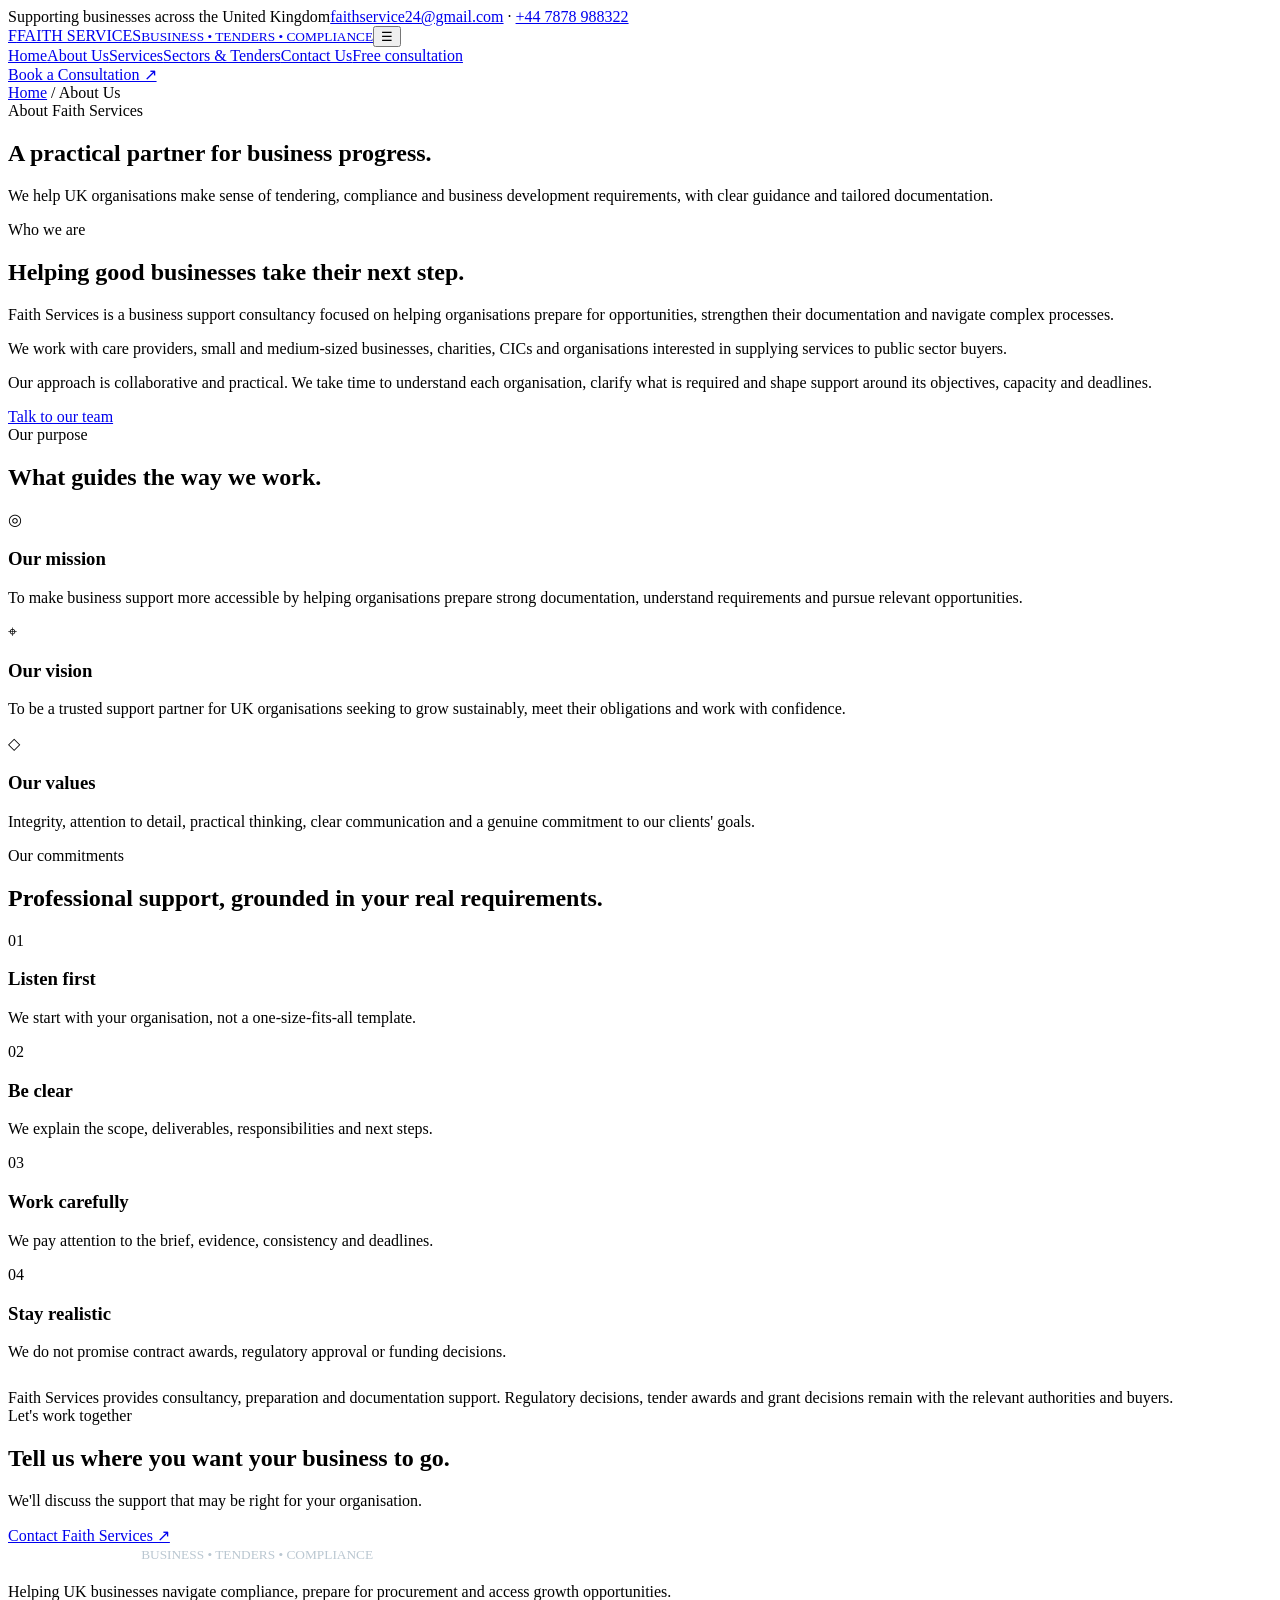
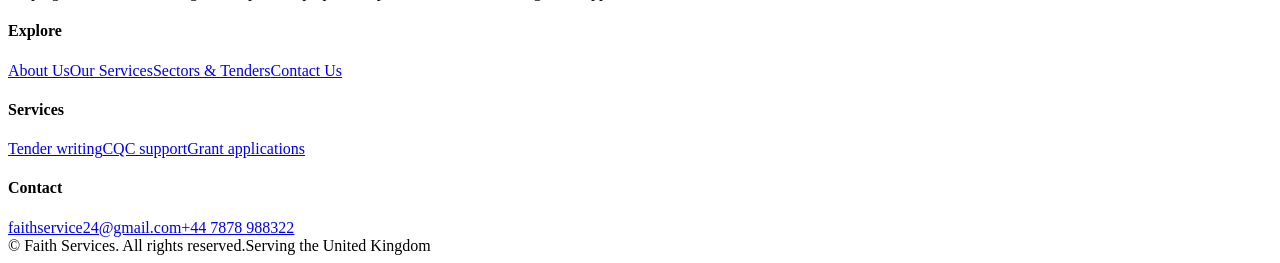
==== about.html @ f77b6c33 "Add files via upload" ====
<!doctype html><html lang="en-GB"><head><meta charset="utf-8"><meta name="viewport" content="width=device-width,initial-scale=1"><meta name="description" content="Learn about Faith Services, a UK-focused business support consultancy for tendering, care compliance and business growth."><title>About Faith Services | UK Business Support</title><link rel="stylesheet" href="assets/style.css"></head><body><div class="topbar"><div class="container"><span>Supporting businesses across the United Kingdom</span><span><a href="mailto:faithservice24@gmail.com">faithservice24@gmail.com</a> · <a href="tel:+447878988322">+44 7878 988322</a></span></div></div><header class="nav-wrap"><nav class="nav container"><a class="brand" href="index.html"><span class="brand-mark">F</span><span>FAITH SERVICES<small>BUSINESS • TENDERS • COMPLIANCE</small></span></a><button class="menu-toggle" aria-label="Open navigation" aria-expanded="false">☰</button><div class="nav-links"><a href="index.html">Home</a><a class="active" href="about.html">About Us</a><a href="services.html">Services</a><a href="sectors.html">Sectors & Tenders</a><a href="contact.html">Contact Us</a><a class="btn small mobile-cta" href="contact.html">Free consultation</a></div><a class="btn small" href="contact.html">Book a Consultation ↗</a></nav></header><main><section class="page-hero"><div class="container"><div class="breadcrumbs"><a href="index.html">Home</a> / About Us</div><span class="eyebrow">About Faith Services</span><h1>A practical partner for business progress.</h1><p>We help UK organisations make sense of tendering, compliance and business development requirements, with clear guidance and tailored documentation.</p></div></section><section class="section"><div class="container split"><div><span class="eyebrow">Who we are</span><h2>Helping good businesses take their next step.</h2><p>Faith Services is a business support consultancy focused on helping organisations prepare for opportunities, strengthen their documentation and navigate complex processes.</p><p>We work with care providers, small and medium-sized businesses, charities, CICs and organisations interested in supplying services to public sector buyers.</p><p>Our approach is collaborative and practical. We take time to understand each organisation, clarify what is required and shape support around its objectives, capacity and deadlines.</p><a class="btn dark" href="contact.html">Talk to our team</a></div><div class="visual-panel" style="background-image:linear-gradient(140deg,rgba(16,40,63,.18),rgba(16,40,63,.05)),url('https://images.unsplash.com/photo-1521737711867-e3b97375f902?auto=format&fit=crop&w=1100&q=85')"></div></div></section><section class="section soft"><div class="container"><div class="section-head center"><span class="eyebrow">Our purpose</span><h2>What guides the way we work.</h2></div><div class="grid services-grid"><article class="card"><div class="card-icon">◎</div><h3>Our mission</h3><p>To make business support more accessible by helping organisations prepare strong documentation, understand requirements and pursue relevant opportunities.</p></article><article class="card"><div class="card-icon">⌖</div><h3>Our vision</h3><p>To be a trusted support partner for UK organisations seeking to grow sustainably, meet their obligations and work with confidence.</p></article><article class="card"><div class="card-icon">◇</div><h3>Our values</h3><p>Integrity, attention to detail, practical thinking, clear communication and a genuine commitment to our clients' goals.</p></article></div></div></section><section class="section"><div class="container"><div class="section-head"><span class="eyebrow">Our commitments</span><h2>Professional support, grounded in your real requirements.</h2></div><div class="grid steps"><article class="card"><div class="step-num">01</div><h3>Listen first</h3><p>We start with your organisation, not a one-size-fits-all template.</p></article><article class="card"><div class="step-num">02</div><h3>Be clear</h3><p>We explain the scope, deliverables, responsibilities and next steps.</p></article><article class="card"><div class="step-num">03</div><h3>Work carefully</h3><p>We pay attention to the brief, evidence, consistency and deadlines.</p></article><article class="card"><div class="step-num">04</div><h3>Stay realistic</h3><p>We do not promise contract awards, regulatory approval or funding decisions.</p></article></div><div class="notice" style="margin-top:28px">Faith Services provides consultancy, preparation and documentation support. Regulatory decisions, tender awards and grant decisions remain with the relevant authorities and buyers.</div></div></section><section class="cta-band"><div class="container inner"><div><span class="eyebrow">Let's work together</span><h2>Tell us where you want your business to go.</h2><p>We'll discuss the support that may be right for your organisation.</p></div><a class="btn" href="contact.html">Contact Faith Services ↗</a></div></section></main><footer class="footer"><div class="container"><div class="footer-grid"><div><a class="brand" href="index.html" style="color:white"><span class="brand-mark">F</span><span>FAITH SERVICES<small style="color:#bac7d1">BUSINESS • TENDERS • COMPLIANCE</small></span></a><p style="margin-top:20px">Helping UK businesses navigate compliance, prepare for procurement and access growth opportunities.</p></div><div><h4>Explore</h4><div class="footer-links"><a href="about.html">About Us</a><a href="services.html">Our Services</a><a href="sectors.html">Sectors & Tenders</a><a href="contact.html">Contact Us</a></div></div><div><h4>Services</h4><div class="footer-links"><a href="services.html#tenders">Tender writing</a><a href="services.html#cqc">CQC support</a><a href="services.html#grants">Grant applications</a></div></div><div><h4>Contact</h4><div class="footer-links"><a href="mailto:faithservice24@gmail.com">faithservice24@gmail.com</a><a href="tel:+447878988322">+44 7878 988322</a></div></div></div><div class="footer-bottom"><span>© <span data-year></span> Faith Services. All rights reserved.</span><span>Serving the United Kingdom</span></div></div></footer><script src="assets/site.js"></script></body></html>
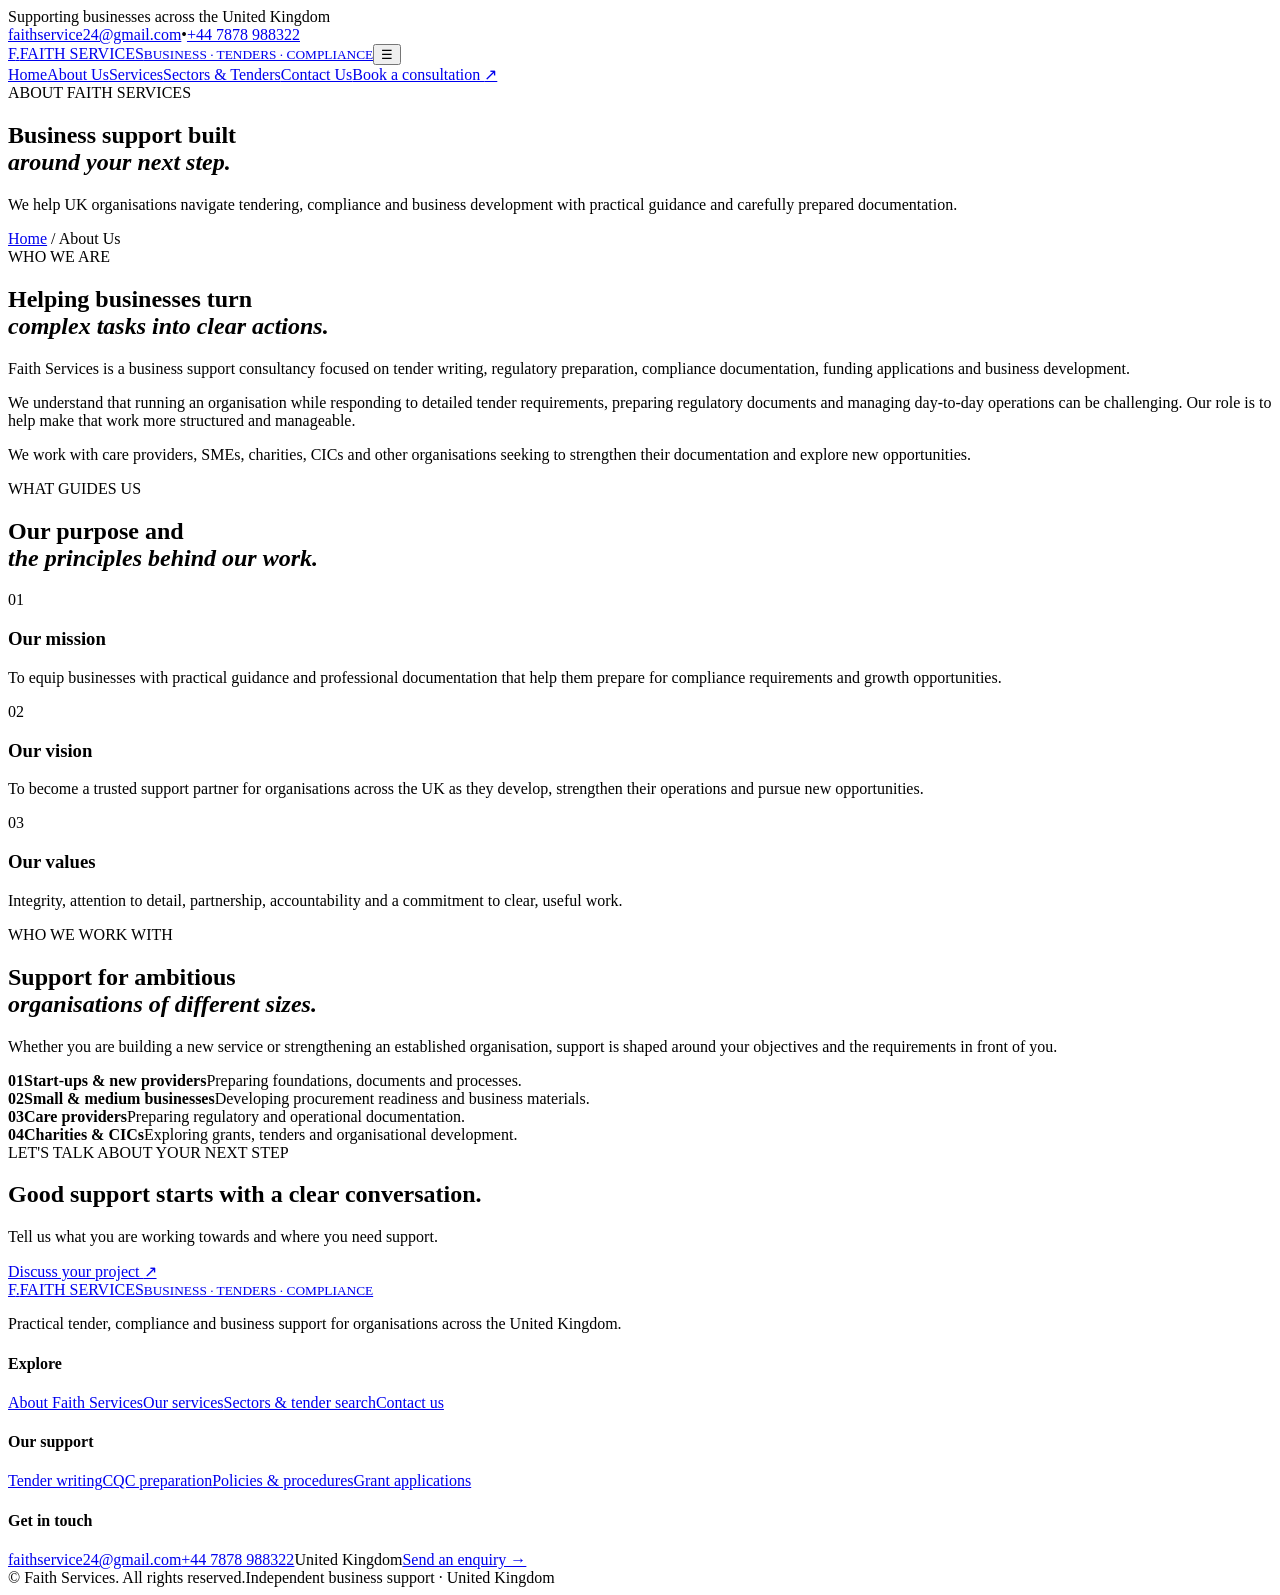
==== commit 5292df89: "Add files via upload" ====
--- a/about.html
+++ b/about.html
@@ -1 +1,3 @@
-<!doctype html><html lang="en-GB"><head><meta charset="utf-8"><meta name="viewport" content="width=device-width,initial-scale=1"><meta name="description" content="Learn about Faith Services, a UK-focused business support consultancy for tendering, care compliance and business growth."><title>About Faith Services | UK Business Support</title><link rel="stylesheet" href="assets/style.css"></head><body><div class="topbar"><div class="container"><span>Supporting businesses across the United Kingdom</span><span><a href="mailto:faithservice24@gmail.com">faithservice24@gmail.com</a> · <a href="tel:+447878988322">+44 7878 988322</a></span></div></div><header class="nav-wrap"><nav class="nav container"><a class="brand" href="index.html"><span class="brand-mark">F</span><span>FAITH SERVICES<small>BUSINESS • TENDERS • COMPLIANCE</small></span></a><button class="menu-toggle" aria-label="Open navigation" aria-expanded="false">☰</button><div class="nav-links"><a href="index.html">Home</a><a class="active" href="about.html">About Us</a><a href="services.html">Services</a><a href="sectors.html">Sectors & Tenders</a><a href="contact.html">Contact Us</a><a class="btn small mobile-cta" href="contact.html">Free consultation</a></div><a class="btn small" href="contact.html">Book a Consultation ↗</a></nav></header><main><section class="page-hero"><div class="container"><div class="breadcrumbs"><a href="index.html">Home</a> / About Us</div><span class="eyebrow">About Faith Services</span><h1>A practical partner for business progress.</h1><p>We help UK organisations make sense of tendering, compliance and business development requirements, with clear guidance and tailored documentation.</p></div></section><section class="section"><div class="container split"><div><span class="eyebrow">Who we are</span><h2>Helping good businesses take their next step.</h2><p>Faith Services is a business support consultancy focused on helping organisations prepare for opportunities, strengthen their documentation and navigate complex processes.</p><p>We work with care providers, small and medium-sized businesses, charities, CICs and organisations interested in supplying services to public sector buyers.</p><p>Our approach is collaborative and practical. We take time to understand each organisation, clarify what is required and shape support around its objectives, capacity and deadlines.</p><a class="btn dark" href="contact.html">Talk to our team</a></div><div class="visual-panel" style="background-image:linear-gradient(140deg,rgba(16,40,63,.18),rgba(16,40,63,.05)),url('https://images.unsplash.com/photo-1521737711867-e3b97375f902?auto=format&fit=crop&w=1100&q=85')"></div></div></section><section class="section soft"><div class="container"><div class="section-head center"><span class="eyebrow">Our purpose</span><h2>What guides the way we work.</h2></div><div class="grid services-grid"><article class="card"><div class="card-icon">◎</div><h3>Our mission</h3><p>To make business support more accessible by helping organisations prepare strong documentation, understand requirements and pursue relevant opportunities.</p></article><article class="card"><div class="card-icon">⌖</div><h3>Our vision</h3><p>To be a trusted support partner for UK organisations seeking to grow sustainably, meet their obligations and work with confidence.</p></article><article class="card"><div class="card-icon">◇</div><h3>Our values</h3><p>Integrity, attention to detail, practical thinking, clear communication and a genuine commitment to our clients' goals.</p></article></div></div></section><section class="section"><div class="container"><div class="section-head"><span class="eyebrow">Our commitments</span><h2>Professional support, grounded in your real requirements.</h2></div><div class="grid steps"><article class="card"><div class="step-num">01</div><h3>Listen first</h3><p>We start with your organisation, not a one-size-fits-all template.</p></article><article class="card"><div class="step-num">02</div><h3>Be clear</h3><p>We explain the scope, deliverables, responsibilities and next steps.</p></article><article class="card"><div class="step-num">03</div><h3>Work carefully</h3><p>We pay attention to the brief, evidence, consistency and deadlines.</p></article><article class="card"><div class="step-num">04</div><h3>Stay realistic</h3><p>We do not promise contract awards, regulatory approval or funding decisions.</p></article></div><div class="notice" style="margin-top:28px">Faith Services provides consultancy, preparation and documentation support. Regulatory decisions, tender awards and grant decisions remain with the relevant authorities and buyers.</div></div></section><section class="cta-band"><div class="container inner"><div><span class="eyebrow">Let's work together</span><h2>Tell us where you want your business to go.</h2><p>We'll discuss the support that may be right for your organisation.</p></div><a class="btn" href="contact.html">Contact Faith Services ↗</a></div></section></main><footer class="footer"><div class="container"><div class="footer-grid"><div><a class="brand" href="index.html" style="color:white"><span class="brand-mark">F</span><span>FAITH SERVICES<small style="color:#bac7d1">BUSINESS • TENDERS • COMPLIANCE</small></span></a><p style="margin-top:20px">Helping UK businesses navigate compliance, prepare for procurement and access growth opportunities.</p></div><div><h4>Explore</h4><div class="footer-links"><a href="about.html">About Us</a><a href="services.html">Our Services</a><a href="sectors.html">Sectors & Tenders</a><a href="contact.html">Contact Us</a></div></div><div><h4>Services</h4><div class="footer-links"><a href="services.html#tenders">Tender writing</a><a href="services.html#cqc">CQC support</a><a href="services.html#grants">Grant applications</a></div></div><div><h4>Contact</h4><div class="footer-links"><a href="mailto:faithservice24@gmail.com">faithservice24@gmail.com</a><a href="tel:+447878988322">+44 7878 988322</a></div></div></div><div class="footer-bottom"><span>© <span data-year></span> Faith Services. All rights reserved.</span><span>Serving the United Kingdom</span></div></div></footer><script src="assets/site.js"></script></body></html>
+<!doctype html><html lang="en-GB"><head><meta charset="utf-8"><meta name="viewport" content="width=device-width,initial-scale=1"><meta name="description" content="Learn about Faith Services, a UK business support consultancy for tendering, compliance, funding and business development."><meta name="theme-color" content="#102a43"><title>About Us | Faith Services</title><link rel="stylesheet" href="assets/style.css"></head><body><div class="utility"><div class="wrap utility-inner"><span>Supporting businesses across the United Kingdom</span><div><a href="mailto:faithservice24@gmail.com">faithservice24@gmail.com</a><span class="dot">•</span><a href="tel:+447878988322">+44 7878 988322</a></div></div></div>
+<header class="header"><div class="wrap nav"><a class="brand" href="index.html" aria-label="Faith Services home"><span class="brand-icon">F<span>.</span></span><span class="brand-name">FAITH SERVICES<small>BUSINESS · TENDERS · COMPLIANCE</small></span></a><button class="menu-toggle" aria-label="Toggle navigation" aria-expanded="false">☰</button><nav class="nav-links"><a href="index.html" data-page="index">Home</a><a href="about.html" data-page="about">About Us</a><a href="services.html" data-page="services">Services</a><a href="sectors.html" data-page="sectors">Sectors & Tenders</a><a href="contact.html" data-page="contact">Contact Us</a><a class="button button-gold nav-cta" href="contact.html">Book a consultation <span>↗</span></a></nav></div></header><main><section class="page-banner"><div class="wrap"><span class="eyebrow eyebrow-light">ABOUT FAITH SERVICES</span><h1>Business support built<br><em>around your next step.</em></h1><p>We help UK organisations navigate tendering, compliance and business development with practical guidance and carefully prepared documentation.</p><div class="breadcrumbs"><a href="index.html">Home</a> / About Us</div></div></section><section class="section"><div class="wrap story-layout"><div><span class="eyebrow">WHO WE ARE</span><h2>Helping businesses turn<br><em>complex tasks into clear actions.</em></h2></div><div class="story-copy"><p>Faith Services is a business support consultancy focused on tender writing, regulatory preparation, compliance documentation, funding applications and business development.</p><p>We understand that running an organisation while responding to detailed tender requirements, preparing regulatory documents and managing day-to-day operations can be challenging. Our role is to help make that work more structured and manageable.</p><p>We work with care providers, SMEs, charities, CICs and other organisations seeking to strengthen their documentation and explore new opportunities.</p></div></div></section><section class="section section-soft"><div class="wrap"><div class="section-heading centered"><div><span class="eyebrow">WHAT GUIDES US</span><h2>Our purpose and<br><em>the principles behind our work.</em></h2></div></div><div class="values-grid"><article><span>01</span><h3>Our mission</h3><p>To equip businesses with practical guidance and professional documentation that help them prepare for compliance requirements and growth opportunities.</p></article><article><span>02</span><h3>Our vision</h3><p>To become a trusted support partner for organisations across the UK as they develop, strengthen their operations and pursue new opportunities.</p></article><article><span>03</span><h3>Our values</h3><p>Integrity, attention to detail, partnership, accountability and a commitment to clear, useful work.</p></article></div></div></section><section class="section"><div class="wrap"><div class="section-heading"><div><span class="eyebrow">WHO WE WORK WITH</span><h2>Support for ambitious<br><em>organisations of different sizes.</em></h2></div><p>Whether you are building a new service or strengthening an established organisation, support is shaped around your objectives and the requirements in front of you.</p></div><div class="audience-grid"><div><b>01</b><strong>Start-ups & new providers</strong><span>Preparing foundations, documents and processes.</span></div><div><b>02</b><strong>Small & medium businesses</strong><span>Developing procurement readiness and business materials.</span></div><div><b>03</b><strong>Care providers</strong><span>Preparing regulatory and operational documentation.</span></div><div><b>04</b><strong>Charities & CICs</strong><span>Exploring grants, tenders and organisational development.</span></div></div></div></section></main><section class="bottom-cta"><div class="wrap cta-inner"><div><span class="eyebrow">LET'S TALK ABOUT YOUR NEXT STEP</span><h2>Good support starts with a clear conversation.</h2><p>Tell us what you are working towards and where you need support.</p></div><a class="button button-gold" href="contact.html">Discuss your project <span>↗</span></a></div></section>
+<footer class="footer"><div class="wrap footer-grid"><div><a class="brand brand-light" href="index.html"><span class="brand-icon">F<span>.</span></span><span class="brand-name">FAITH SERVICES<small>BUSINESS · TENDERS · COMPLIANCE</small></span></a><p class="footer-about">Practical tender, compliance and business support for organisations across the United Kingdom.</p></div><div><h4>Explore</h4><a href="about.html">About Faith Services</a><a href="services.html">Our services</a><a href="sectors.html">Sectors & tender search</a><a href="contact.html">Contact us</a></div><div><h4>Our support</h4><a href="services.html#tender-writing">Tender writing</a><a href="services.html#cqc">CQC preparation</a><a href="services.html#policies">Policies & procedures</a><a href="services.html#grants">Grant applications</a></div><div><h4>Get in touch</h4><a href="mailto:faithservice24@gmail.com">faithservice24@gmail.com</a><a href="tel:+447878988322">+44 7878 988322</a><span>United Kingdom</span><a class="footer-contact" href="contact.html">Send an enquiry →</a></div></div><div class="wrap footer-bottom"><span>© <span data-year></span> Faith Services. All rights reserved.</span><span>Independent business support · United Kingdom</span></div></footer><script src="assets/site.js"></script></body></html>
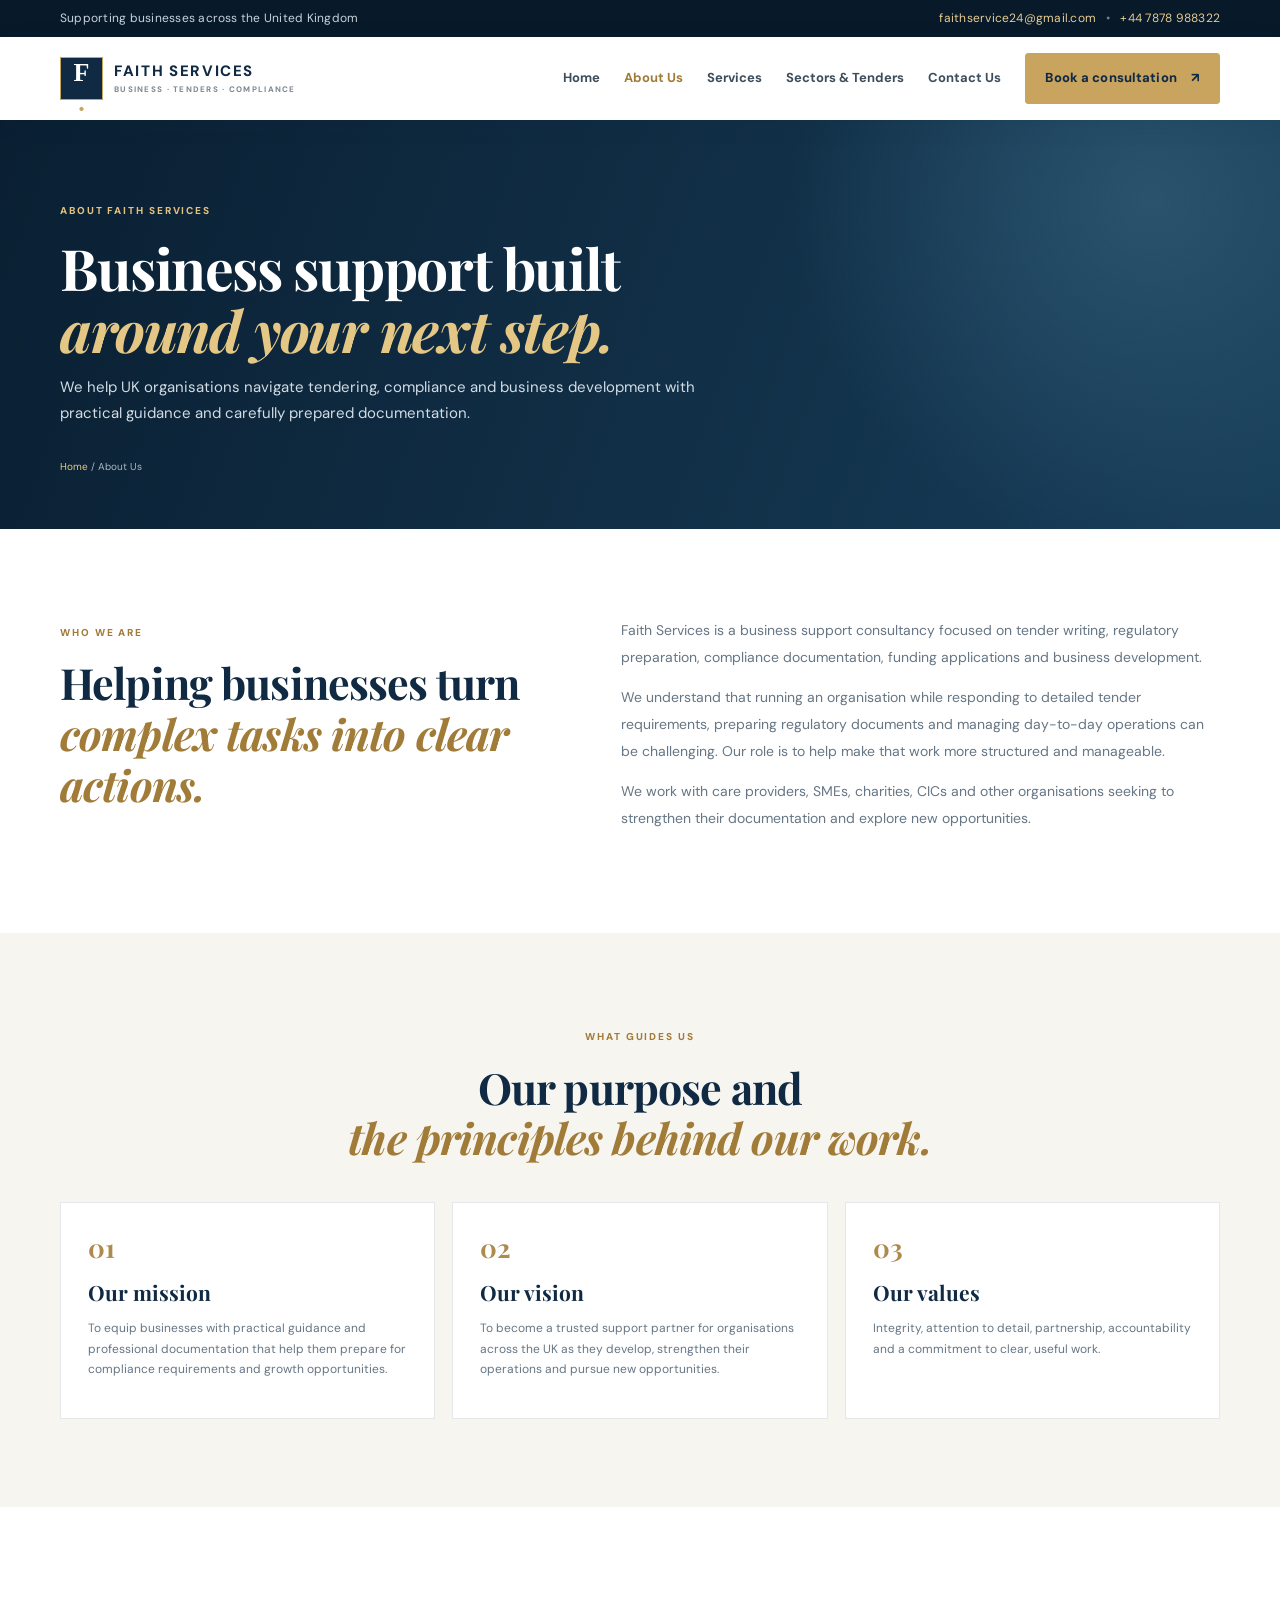
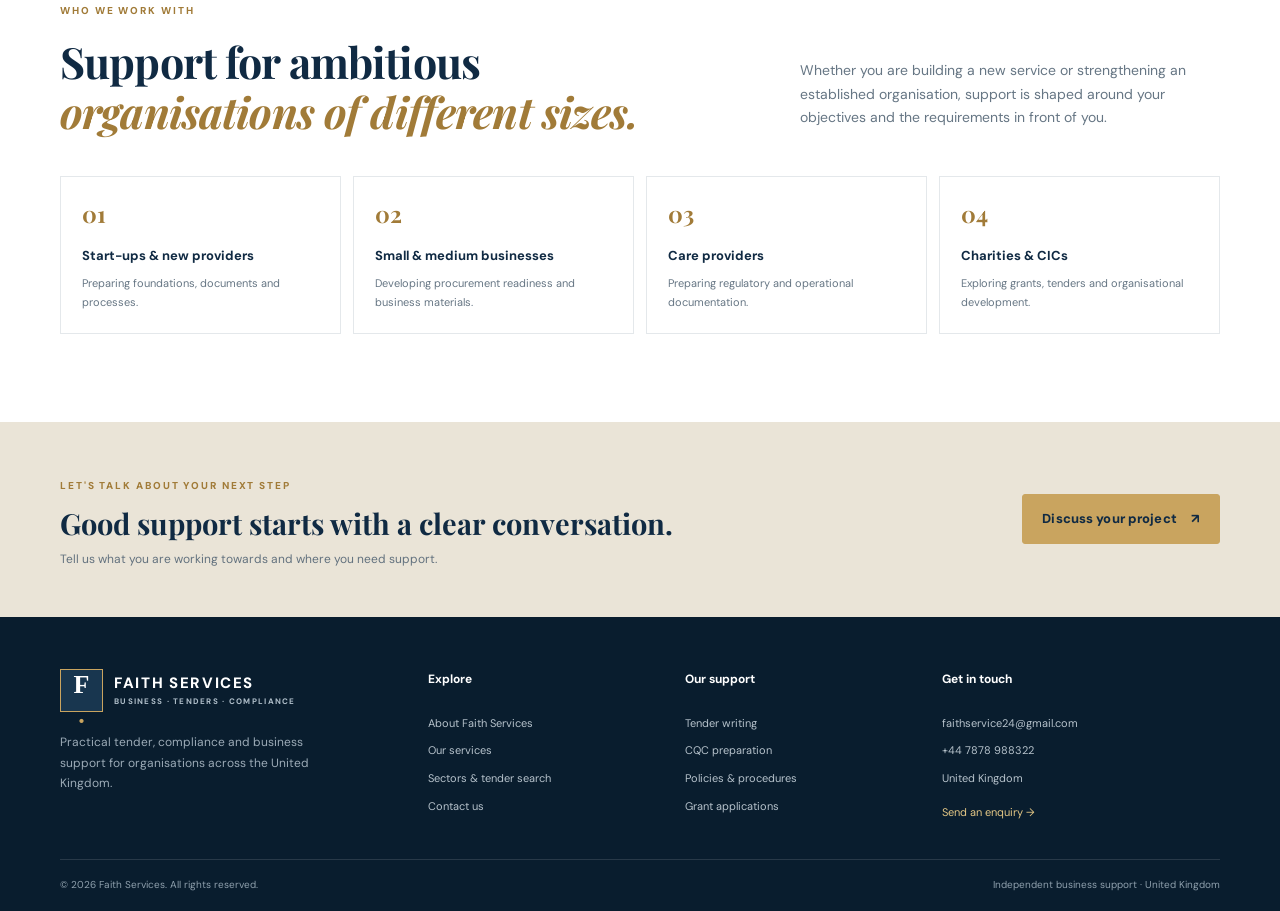
==== commit 43238e80: "Add files via upload" ====
--- a/about.html
+++ b/about.html
@@ -1,3 +1,12 @@
-<!doctype html><html lang="en-GB"><head><meta charset="utf-8"><meta name="viewport" content="width=device-width,initial-scale=1"><meta name="description" content="Learn about Faith Services, a UK business support consultancy for tendering, compliance, funding and business development."><meta name="theme-color" content="#102a43"><title>About Us | Faith Services</title><link rel="stylesheet" href="assets/style.css"></head><body><div class="utility"><div class="wrap utility-inner"><span>Supporting businesses across the United Kingdom</span><div><a href="mailto:faithservice24@gmail.com">faithservice24@gmail.com</a><span class="dot">•</span><a href="tel:+447878988322">+44 7878 988322</a></div></div></div>
+<!doctype html><html lang="en-GB"><head><meta charset="utf-8"><meta name="viewport" content="width=device-width,initial-scale=1"><meta name="description" content="Learn about Faith Services, a UK business support consultancy for tendering, compliance, funding and business development."><meta name="theme-color" content="#102a43"><title>About Us | Faith Services</title><style>
+@import url('https://fonts.googleapis.com/css2?family=DM+Sans:wght@400;500;600;700;800&family=Playfair+Display:ital,wght@0,600;0,700;1,600;1,700&display=swap');
+:root{--navy:#102a43;--navy2:#173b59;--navy3:#0a1d2e;--gold:#c9a45f;--gold2:#e5ca91;--ink:#1c2d3b;--muted:#667684;--cream:#f7f5f0;--line:#e4e8eb;--white:#fff;--shadow:0 18px 48px rgba(16,42,67,.09)}*{box-sizing:border-box}html{scroll-behavior:smooth;scroll-padding-top:100px}body{margin:0;font-family:'DM Sans',Arial,sans-serif;color:var(--ink);line-height:1.7;background:#fff}a{color:inherit}button,input,select,textarea{font:inherit}.wrap{width:min(1160px,calc(100% - 44px));margin:auto}.utility{background:#081a2a;color:#c8d2dc;font-size:12px;letter-spacing:.02em}.utility-inner{min-height:37px;display:flex;justify-content:space-between;align-items:center;gap:12px}.utility a{color:#e7cb91;text-decoration:none}.dot{padding:0 10px;color:#718395}.header{position:sticky;top:0;z-index:50;background:rgba(255,255,255,.97);backdrop-filter:blur(12px);box-shadow:0 5px 24px rgba(16,42,67,.07)}.nav{min-height:83px;display:flex;align-items:center;justify-content:space-between;gap:24px}.brand{display:flex;align-items:center;gap:11px;text-decoration:none;color:var(--navy);flex-shrink:0}.brand-icon{width:43px;height:43px;display:grid;place-items:center;background:var(--navy);border:1px solid var(--gold);color:#fff;font:700 26px Georgia;position:relative}.brand-icon span{color:var(--gold)}.brand-name{font-size:15px;font-weight:800;letter-spacing:.11em;line-height:1.2}.brand-name small{display:block;color:#7c8994;font-size:8px;letter-spacing:.16em;margin-top:5px}.nav-links{display:flex;align-items:center;gap:24px}.nav-links>a:not(.button){font-size:13px;font-weight:700;text-decoration:none;color:#3c4d5c;transition:.2s}.nav-links>a:not(.button):hover,.nav-links>a.active{color:#a17b38}.button{display:inline-flex;justify-content:center;align-items:center;gap:14px;padding:13px 19px;border:1px solid transparent;border-radius:3px;text-decoration:none;font-size:13px;font-weight:800;letter-spacing:.01em;cursor:pointer;transition:transform .2s,background .2s,border .2s}.button:hover{transform:translateY(-2px)}.button-gold{background:var(--gold);border-color:var(--gold);color:#102a43}.button-gold:hover{background:#dfbd7a}.button-navy{background:var(--navy);color:#fff}.button-ghost{border-color:rgba(255,255,255,.48);color:#fff;background:transparent}.button-outline{border-color:#c8d0d6;color:var(--navy);background:#fff}.menu-toggle{display:none;border:0;background:transparent;color:var(--navy);font-size:26px}.hero{position:relative;overflow:hidden;background:radial-gradient(circle at 80% 25%,rgba(50,91,117,.6),transparent 30%),linear-gradient(115deg,#0a1f32 0%,#102f49 56%,#173d5a 100%);color:#fff}.hero-grid{min-height:590px;display:grid;grid-template-columns:1.08fr .92fr;align-items:center;gap:45px;padding-top:55px;padding-bottom:70px}.eyebrow{display:inline-block;color:#a17b38;font-size:10px;font-weight:800;letter-spacing:.19em;line-height:1.5}.eyebrow-light{color:#e3c27f}.eyebrow i{display:inline-block;width:24px;height:1px;background:var(--gold);vertical-align:middle;margin-right:8px}.hero h1,.page-banner h1{font:700 clamp(42px,5.4vw,68px)/1.08 'Playfair Display',Georgia,serif;letter-spacing:-.025em;margin:23px 0}.hero h1 em,.page-banner h1 em{font-style:italic;color:#e4c785}.hero-copy>p{max-width:610px;color:#d4dee6;font-size:16px;line-height:1.8;margin:0 0 27px}.hero-actions{display:flex;gap:12px;flex-wrap:wrap}.hero-proof{display:flex;gap:25px;flex-wrap:wrap;margin-top:42px;padding-top:19px;border-top:1px solid rgba(255,255,255,.17);font-size:11px;color:#c7d2dc}.hero-proof b{color:var(--gold2);margin-right:7px}.hero-art{height:420px;position:relative;display:grid;place-items:center}.art-orbit{position:absolute;border:1px solid rgba(226,194,127,.3);border-radius:50%;transform:rotate(-25deg)}.orbit-one{width:380px;height:260px}.orbit-two{width:300px;height:390px;transform:rotate(45deg)}.art-monogram{font:700 280px/.8 Georgia;color:rgba(255,255,255,.07);position:absolute;top:44px;right:60px}.art-monogram span{color:rgba(201,164,95,.3)}.art-card{position:relative;width:300px;min-height:255px;padding:28px;background:linear-gradient(145deg,#fff,#f1eee6);color:var(--navy);box-shadow:0 28px 60px #06152280;transform:rotate(-5deg);display:flex;flex-direction:column;justify-content:center}.art-label{font-size:9px;letter-spacing:.2em;color:#92713a;font-weight:800}.art-card strong{font:700 35px/1.15 'Playfair Display';margin:22px 0}.art-line{height:2px;width:55px;background:var(--gold);margin-bottom:18px}.art-card small{font-size:8px;letter-spacing:.13em;color:#6b7a87}.art-stamp{position:absolute;right:1%;bottom:28px;width:92px;height:92px;border:1px solid var(--gold);border-radius:50%;display:grid;place-content:center;text-align:center;color:#efd69e;font-size:10px;line-height:1.35;font-weight:800;letter-spacing:.12em;transform:rotate(12deg)}.hero-bottom{border-top:1px solid #ffffff1c;background:#071a2b66}.hero-bottom-inner{min-height:48px;display:flex;align-items:center;justify-content:space-between;gap:15px;color:#b9c6d0;font-size:9px;letter-spacing:.14em}.hero-bottom b{color:var(--gold);padding:0 8px}.trust-row{background:#f4f1e9;border-bottom:1px solid #eae5da}.trust-items{min-height:73px;display:flex;justify-content:space-between;align-items:center;gap:15px;flex-wrap:wrap}.trust-items span{font-size:11px;font-weight:700;color:#455767}.trust-items i{font-style:normal;color:#a17b38;font-size:17px;margin-right:7px}.section{padding:88px 0}.section-soft{background:var(--cream)}.section-dark{background:#0d263b;color:white}.section-heading{display:flex;align-items:end;justify-content:space-between;gap:40px;margin-bottom:39px}.section-heading>div{max-width:600px}.section-heading>p{max-width:420px;color:var(--muted);font-size:14px;margin:0 0 7px}.section-heading h2,.split-copy h2,.story-layout h2,.contact-intro h2{font:700 clamp(31px,3.5vw,43px)/1.18 'Playfair Display',Georgia,serif;color:var(--navy);letter-spacing:-.02em;margin:13px 0 0}.section-heading h2 em,.split-copy h2 em,.story-layout h2 em,.contact-intro h2 em{color:#a17b38}.centered{justify-content:center;text-align:center}.centered>p{display:none}.service-grid{display:grid;grid-template-columns:repeat(3,1fr);gap:17px}.service-card{position:relative;padding:27px 26px 25px;border:1px solid var(--line);background:#fff;min-height:270px;transition:.25s}.service-card:hover{transform:translateY(-5px);box-shadow:var(--shadow);border-color:#d8c49b}.service-card.featured{background:#f9f6ef;border-color:#e5d7b8}.card-number{position:absolute;right:23px;top:20px;font-size:10px;color:#a6afb6;font-weight:800;letter-spacing:.12em}.icon-box{height:43px;width:43px;background:#f3ecdd;color:#947039;display:grid;place-items:center;font-size:22px}.service-card h3{font:700 21px/1.25 'Playfair Display';color:var(--navy);margin:19px 0 9px}.service-card p{font-size:12px;color:var(--muted);line-height:1.75;min-height:63px}.service-card>a,.insight-body>a{font-size:11px;font-weight:800;text-decoration:none;color:#9b773c}.service-card>a b{font-size:16px;margin-left:5px}.center{text-align:center}.space-top{margin-top:32px}.split-layout{display:grid;grid-template-columns:1fr 1fr;gap:75px;align-items:center}.split-art{min-height:420px;background:linear-gradient(140deg,#102a43,#1b4966);position:relative;overflow:hidden;display:grid;place-items:center}.split-art:before,.split-art:after{content:'';position:absolute;border:1px solid #d5b87655;border-radius:50%;width:370px;height:370px}.split-art:after{width:260px;height:260px}.split-watermark{position:absolute;font:700 340px Georgia;color:#ffffff0b;right:0;top:-60px}.split-quote{z-index:1;background:#f7f5f0;padding:33px;width:72%;box-shadow:0 15px 35px #071a2b55}.split-quote span{display:block;font-size:9px;letter-spacing:.2em;color:#9b773c;font-weight:800;margin-bottom:18px}.split-quote strong{font:700 26px/1.3 'Playfair Display';color:var(--navy)}.split-quote small{display:block;color:#687887;font-size:11px;margin-top:18px}.split-copy>p,.story-copy p,.contact-intro>p{font-size:14px;color:var(--muted);line-height:1.9}.tick-list{padding:0;margin:20px 0 25px;list-style:none}.tick-list li{position:relative;padding:7px 0 7px 27px;font-size:13px;color:#4d5e6c}.tick-list li:before{content:'✓';position:absolute;left:0;top:7px;color:#a17b38;font-weight:900}.process-grid{display:grid;grid-template-columns:repeat(4,1fr);gap:28px}.process-grid>div{border-top:1px solid #d8dfe4;padding-top:18px}.process-grid b{font:700 25px 'Playfair Display';color:#b28e4f}.process-grid h3{font:700 19px 'Playfair Display';color:var(--navy);margin:12px 0 6px}.process-grid p{font-size:12px;color:var(--muted);margin:0}.section-dark .section-heading h2{color:#fff}.section-dark .section-heading h2 em{color:#e4c785}.section-dark .section-heading>p{color:#c1cbd3}.sector-pills{display:grid;grid-template-columns:repeat(3,1fr);gap:10px}.sector-pills a{padding:17px 19px;border:1px solid #ffffff25;text-decoration:none;color:#e8edf1;font-size:13px;display:flex;justify-content:space-between;transition:.2s}.sector-pills a:hover{border-color:var(--gold);background:#ffffff09}.sector-pills span{color:var(--gold)}.dark-link{margin-top:26px}.dark-link a{color:#e5c985;font-size:12px;font-weight:800;text-decoration:none}.insight-grid{display:grid;grid-template-columns:repeat(3,1fr);gap:19px}.insight{background:#fff;border:1px solid var(--line)}.insight-art{height:170px;position:relative;overflow:hidden;display:flex;flex-direction:column;justify-content:space-between;padding:17px;color:white}.insight-art span{font-size:9px;letter-spacing:.17em;font-weight:800}.insight-art b{font:700 34px/.95 'Playfair Display';letter-spacing:.02em}.art-one{background:linear-gradient(135deg,#102a43,#45647b)}.art-two{background:linear-gradient(135deg,#334f58,#a6a78f)}.art-three{background:linear-gradient(135deg,#80663b,#d0b77e)}.insight-body{padding:22px}.insight-body small{font-size:9px;color:#9c783b;font-weight:800;letter-spacing:.14em}.insight-body h3{font:700 19px/1.3 'Playfair Display';color:var(--navy);margin:10px 0}.insight-body p{font-size:12px;color:var(--muted);min-height:58px}.fine-print{font-size:10px;color:#7c8993;line-height:1.6;margin-top:18px}.bottom-cta{background:#eae4d7;padding:48px 0}.cta-inner{display:flex;align-items:center;justify-content:space-between;gap:25px}.cta-inner h2{font:700 29px 'Playfair Display';color:var(--navy);margin:7px 0}.cta-inner p{font-size:12px;color:#62717e;margin:0}.footer{background:#091d2e;color:#c4cfd8;padding:52px 0 18px}.footer-grid{display:grid;grid-template-columns:1.5fr 1fr 1fr 1.25fr;gap:35px}.brand-light{color:#fff}.brand-light .brand-icon{background:#18364f}.brand-light .brand-name small{color:#aebdc8}.footer-about{max-width:280px;font-size:12px;color:#9cabb7;margin-top:20px}.footer h4{color:#fff;font-size:12px;margin:0 0 15px}.footer-grid>div:not(:first-child){display:flex;flex-direction:column;align-items:flex-start;gap:9px}.footer-grid>div>a:not(.brand),.footer-grid>div>span{font-size:11px;color:#b7c3cc;text-decoration:none}.footer-grid>div>a:hover{color:#e4c785}.footer-contact{margin-top:6px;color:#e4c785!important}.footer-bottom{border-top:1px solid #ffffff20;margin-top:38px;padding-top:16px;display:flex;justify-content:space-between;gap:15px;color:#8fa0ad;font-size:10px}.page-banner{background:radial-gradient(circle at 90% 20%,#2a536d,transparent 30%),linear-gradient(110deg,#0a1f32,#173d59);color:white;padding:75px 0 54px}.page-banner h1{font-size:clamp(39px,4.8vw,57px);margin:15px 0}.page-banner p{max-width:660px;color:#d1dce4;font-size:15px}.breadcrumbs{font-size:10px;color:#aab8c3;margin-top:32px}.breadcrumbs a{color:#e5c985;text-decoration:none}.story-layout{display:grid;grid-template-columns:.9fr 1.1fr;gap:70px}.story-copy p:first-child{margin-top:0}.values-grid{display:grid;grid-template-columns:repeat(3,1fr);gap:17px}.values-grid article{background:#fff;border:1px solid var(--line);padding:27px}.values-grid article>span{color:#ae8a4c;font:700 26px 'Playfair Display'}.values-grid h3{font:700 21px 'Playfair Display';color:var(--navy);margin:12px 0 5px}.values-grid p{font-size:12px;color:var(--muted)}.audience-grid{display:grid;grid-template-columns:repeat(4,1fr);gap:12px}.audience-grid>div{padding:21px;border:1px solid var(--line)}.audience-grid b{display:block;color:#a17b38;font:700 23px 'Playfair Display';margin-bottom:16px}.audience-grid strong{display:block;font-size:13px;color:var(--navy)}.audience-grid span{display:block;font-size:11px;color:var(--muted);margin-top:7px}.service-detail{display:grid;grid-template-columns:90px 1fr;gap:25px;padding:43px 0;border-bottom:1px solid var(--line);scroll-margin-top:110px}.service-detail:first-child{padding-top:0}.detail-no{font:700 37px 'Playfair Display';color:#c6a66a}.service-detail h2{font:700 29px 'Playfair Display';color:var(--navy);margin:7px 0}.service-detail p{font-size:13px;color:var(--muted);max-width:800px}.service-detail .tick-list{display:grid;grid-template-columns:1fr 1fr;gap:0 25px}.notice{background:#f8f4e9;border-left:3px solid var(--gold);padding:14px 17px;font-size:11px!important}.sector-grid{display:grid;grid-template-columns:repeat(3,1fr);gap:16px}.sector-grid article{border:1px solid var(--line);padding:25px;scroll-margin-top:110px}.sector-grid article>span,.case-card>span{font-size:9px;letter-spacing:.14em;color:#a17b38;font-weight:800}.sector-grid h3{font:700 21px 'Playfair Display';color:var(--navy);margin:14px 0 8px}.sector-grid p{font-size:12px;color:var(--muted);min-height:62px}.sector-grid a{font-size:11px;color:#9b773c;text-decoration:none;font-weight:800}.tender-layout{display:grid;grid-template-columns:1.05fr .95fr;gap:65px;align-items:start}.tender-layout h2{font:700 37px/1.2 'Playfair Display';color:var(--navy);margin:12px 0}.tender-layout h2 em{color:#a17b38}.tender-layout>div>p{font-size:13px;color:var(--muted)}.portal-list{margin-top:25px;display:grid;grid-template-columns:1fr 1fr;gap:10px}.portal-list a{background:#fff;border:1px solid var(--line);padding:14px;text-decoration:none}.portal-list b{display:block;font-size:12px;color:var(--navy)}.portal-list span{display:block;font-size:10px;color:var(--muted);margin-top:3px}.tender-box{background:#fff;padding:30px;border:1px solid #e3ddcf;box-shadow:var(--shadow)}.tender-box h3{font:700 24px 'Playfair Display';color:var(--navy);margin:8px 0 20px}.tender-box label,.contact-form label{display:block;font-size:11px;font-weight:800;color:#34495a;margin:13px 0 6px}.tender-box input,.tender-box select,.contact-form input,.contact-form select,.contact-form textarea{width:100%;border:1px solid #d5dce1;padding:12px 13px;background:#fff;color:var(--ink);border-radius:2px;font-size:12px}.tender-box .button{width:100%;margin-top:18px}.case-grid{display:grid;grid-template-columns:1fr 1fr;gap:17px}.case-card{border:1px solid var(--line);padding:27px}.case-card h3{font:700 22px 'Playfair Display';color:var(--navy)}.case-card p{font-size:12px;color:var(--muted)}.contact-layout{display:grid;grid-template-columns:.8fr 1.2fr;gap:65px}.contact-intro h2{margin:12px 0 18px}.contact-method{display:flex;gap:14px;align-items:center;margin-top:22px}.contact-symbol{height:39px;width:39px;background:#f1eadc;color:#9b773c;display:grid;place-items:center}.contact-method small{display:block;color:#a17b38;font-size:9px;font-weight:800;letter-spacing:.13em}.contact-method a,.contact-method strong{font-size:13px;color:var(--navy);font-weight:700;text-decoration:none}.contact-note{background:var(--cream);padding:18px;margin-top:27px}.contact-note b{font:700 16px 'Playfair Display';color:var(--navy)}.contact-note p{font-size:11px;color:var(--muted);margin-bottom:0}.contact-form{background:#fff;border:1px solid var(--line);box-shadow:var(--shadow);padding:30px}.contact-form h3{font:700 25px 'Playfair Display';color:var(--navy);margin:7px 0 17px}.form-row{display:grid;grid-template-columns:1fr 1fr;gap:13px}.contact-form textarea{min-height:130px;resize:vertical}.consent{display:flex!important;align-items:flex-start;gap:9px;font-weight:500!important}.consent input{width:auto;margin-top:3px}.contact-form button{margin-top:12px}.contact-form .fine-print{margin-bottom:0}
+@media(max-width:980px){.nav-links{gap:13px}.nav-links>a:not(.button){font-size:11px}.nav-cta{padding:10px;font-size:10px}.hero-grid{gap:15px}.hero-art{transform:scale(.88)}.footer-grid{grid-template-columns:1.3fr 1fr 1fr}.footer-grid>div:last-child{grid-column:2}.split-layout,.tender-layout{gap:35px}}
+@media(max-width:760px){.wrap{width:min(100% - 32px,1160px)}.utility-inner{padding:7px 0;align-items:flex-start;flex-direction:column;gap:2px}.nav{min-height:70px}.menu-toggle{display:block}.nav-links{display:none;position:absolute;top:70px;left:0;right:0;background:#fff;padding:18px 22px 24px;box-shadow:0 15px 25px #102a4320;flex-direction:column;align-items:stretch;gap:4px}.nav-links.open{display:flex}.nav-links>a:not(.button){font-size:14px;padding:9px}.nav-cta{margin-top:8px}.hero-grid{grid-template-columns:1fr;padding-top:65px;padding-bottom:38px}.hero h1{font-size:47px}.hero-art{height:300px;transform:scale(.82);margin-top:-8px}.hero-bottom-inner{padding:12px 0;align-items:flex-start;flex-direction:column;font-size:8px}.trust-items{padding:17px 0;display:grid;grid-template-columns:1fr 1fr}.section{padding:62px 0}.section-heading{display:block}.section-heading>p{margin-top:16px}.service-grid,.insight-grid,.values-grid,.sector-grid{grid-template-columns:1fr 1fr}.split-layout,.story-layout,.tender-layout,.contact-layout{grid-template-columns:1fr;gap:35px}.split-art{min-height:320px;order:2}.split-copy{order:1}.process-grid{grid-template-columns:1fr 1fr;gap:25px}.sector-pills{grid-template-columns:1fr 1fr}.audience-grid{grid-template-columns:1fr 1fr}.service-detail{grid-template-columns:48px 1fr;gap:12px}.service-detail .tick-list{grid-template-columns:1fr}.footer-grid{grid-template-columns:1fr 1fr}.footer-grid>div:last-child{grid-column:auto}.cta-inner{align-items:flex-start;flex-direction:column}.case-grid{grid-template-columns:1fr}}
+@media(max-width:480px){.hero h1{font-size:40px}.hero-copy>p{font-size:14px}.hero-proof{gap:10px}.hero-proof span{font-size:9px}.hero-art{margin-left:-25px;margin-right:-25px;transform:scale(.72);height:250px}.service-grid,.insight-grid,.values-grid,.sector-grid,.portal-list{grid-template-columns:1fr}.service-card{min-height:0}.service-card p{min-height:0}.process-grid{gap:18px}.sector-pills{grid-template-columns:1fr}.page-banner{padding:57px 0 42px}.page-banner h1{font-size:40px}.audience-grid,.form-row{grid-template-columns:1fr}.service-detail{grid-template-columns:1fr}.detail-no{font-size:25px}.contact-form{padding:22px}.footer-grid{grid-template-columns:1fr}.footer-bottom{flex-direction:column}.section-heading h2,.split-copy h2,.story-layout h2,.contact-intro h2{font-size:33px}}
+
+</style></head><body><div class="utility"><div class="wrap utility-inner"><span>Supporting businesses across the United Kingdom</span><div><a href="mailto:faithservice24@gmail.com">faithservice24@gmail.com</a><span class="dot">•</span><a href="tel:+447878988322">+44 7878 988322</a></div></div></div>
 <header class="header"><div class="wrap nav"><a class="brand" href="index.html" aria-label="Faith Services home"><span class="brand-icon">F<span>.</span></span><span class="brand-name">FAITH SERVICES<small>BUSINESS · TENDERS · COMPLIANCE</small></span></a><button class="menu-toggle" aria-label="Toggle navigation" aria-expanded="false">☰</button><nav class="nav-links"><a href="index.html" data-page="index">Home</a><a href="about.html" data-page="about">About Us</a><a href="services.html" data-page="services">Services</a><a href="sectors.html" data-page="sectors">Sectors & Tenders</a><a href="contact.html" data-page="contact">Contact Us</a><a class="button button-gold nav-cta" href="contact.html">Book a consultation <span>↗</span></a></nav></div></header><main><section class="page-banner"><div class="wrap"><span class="eyebrow eyebrow-light">ABOUT FAITH SERVICES</span><h1>Business support built<br><em>around your next step.</em></h1><p>We help UK organisations navigate tendering, compliance and business development with practical guidance and carefully prepared documentation.</p><div class="breadcrumbs"><a href="index.html">Home</a> / About Us</div></div></section><section class="section"><div class="wrap story-layout"><div><span class="eyebrow">WHO WE ARE</span><h2>Helping businesses turn<br><em>complex tasks into clear actions.</em></h2></div><div class="story-copy"><p>Faith Services is a business support consultancy focused on tender writing, regulatory preparation, compliance documentation, funding applications and business development.</p><p>We understand that running an organisation while responding to detailed tender requirements, preparing regulatory documents and managing day-to-day operations can be challenging. Our role is to help make that work more structured and manageable.</p><p>We work with care providers, SMEs, charities, CICs and other organisations seeking to strengthen their documentation and explore new opportunities.</p></div></div></section><section class="section section-soft"><div class="wrap"><div class="section-heading centered"><div><span class="eyebrow">WHAT GUIDES US</span><h2>Our purpose and<br><em>the principles behind our work.</em></h2></div></div><div class="values-grid"><article><span>01</span><h3>Our mission</h3><p>To equip businesses with practical guidance and professional documentation that help them prepare for compliance requirements and growth opportunities.</p></article><article><span>02</span><h3>Our vision</h3><p>To become a trusted support partner for organisations across the UK as they develop, strengthen their operations and pursue new opportunities.</p></article><article><span>03</span><h3>Our values</h3><p>Integrity, attention to detail, partnership, accountability and a commitment to clear, useful work.</p></article></div></div></section><section class="section"><div class="wrap"><div class="section-heading"><div><span class="eyebrow">WHO WE WORK WITH</span><h2>Support for ambitious<br><em>organisations of different sizes.</em></h2></div><p>Whether you are building a new service or strengthening an established organisation, support is shaped around your objectives and the requirements in front of you.</p></div><div class="audience-grid"><div><b>01</b><strong>Start-ups & new providers</strong><span>Preparing foundations, documents and processes.</span></div><div><b>02</b><strong>Small & medium businesses</strong><span>Developing procurement readiness and business materials.</span></div><div><b>03</b><strong>Care providers</strong><span>Preparing regulatory and operational documentation.</span></div><div><b>04</b><strong>Charities & CICs</strong><span>Exploring grants, tenders and organisational development.</span></div></div></div></section></main><section class="bottom-cta"><div class="wrap cta-inner"><div><span class="eyebrow">LET'S TALK ABOUT YOUR NEXT STEP</span><h2>Good support starts with a clear conversation.</h2><p>Tell us what you are working towards and where you need support.</p></div><a class="button button-gold" href="contact.html">Discuss your project <span>↗</span></a></div></section>
-<footer class="footer"><div class="wrap footer-grid"><div><a class="brand brand-light" href="index.html"><span class="brand-icon">F<span>.</span></span><span class="brand-name">FAITH SERVICES<small>BUSINESS · TENDERS · COMPLIANCE</small></span></a><p class="footer-about">Practical tender, compliance and business support for organisations across the United Kingdom.</p></div><div><h4>Explore</h4><a href="about.html">About Faith Services</a><a href="services.html">Our services</a><a href="sectors.html">Sectors & tender search</a><a href="contact.html">Contact us</a></div><div><h4>Our support</h4><a href="services.html#tender-writing">Tender writing</a><a href="services.html#cqc">CQC preparation</a><a href="services.html#policies">Policies & procedures</a><a href="services.html#grants">Grant applications</a></div><div><h4>Get in touch</h4><a href="mailto:faithservice24@gmail.com">faithservice24@gmail.com</a><a href="tel:+447878988322">+44 7878 988322</a><span>United Kingdom</span><a class="footer-contact" href="contact.html">Send an enquiry →</a></div></div><div class="wrap footer-bottom"><span>© <span data-year></span> Faith Services. All rights reserved.</span><span>Independent business support · United Kingdom</span></div></footer><script src="assets/site.js"></script></body></html>+<footer class="footer"><div class="wrap footer-grid"><div><a class="brand brand-light" href="index.html"><span class="brand-icon">F<span>.</span></span><span class="brand-name">FAITH SERVICES<small>BUSINESS · TENDERS · COMPLIANCE</small></span></a><p class="footer-about">Practical tender, compliance and business support for organisations across the United Kingdom.</p></div><div><h4>Explore</h4><a href="about.html">About Faith Services</a><a href="services.html">Our services</a><a href="sectors.html">Sectors & tender search</a><a href="contact.html">Contact us</a></div><div><h4>Our support</h4><a href="services.html#tender-writing">Tender writing</a><a href="services.html#cqc">CQC preparation</a><a href="services.html#policies">Policies & procedures</a><a href="services.html#grants">Grant applications</a></div><div><h4>Get in touch</h4><a href="mailto:faithservice24@gmail.com">faithservice24@gmail.com</a><a href="tel:+447878988322">+44 7878 988322</a><span>United Kingdom</span><a class="footer-contact" href="contact.html">Send an enquiry →</a></div></div><div class="wrap footer-bottom"><span>© <span data-year></span> Faith Services. All rights reserved.</span><span>Independent business support · United Kingdom</span></div></footer><script>
+document.addEventListener('DOMContentLoaded',()=>{const toggle=document.querySelector('.menu-toggle');const links=document.querySelector('.nav-links');if(toggle&&links){toggle.addEventListener('click',()=>{const open=links.classList.toggle('open');toggle.setAttribute('aria-expanded',String(open));toggle.textContent=open?'×':'☰';});}const current=location.pathname.split('/').pop()||'index.html';document.querySelectorAll('.nav-links a[data-page]').forEach(a=>{if(a.dataset.page+'.html'===current)a.classList.add('active');});document.querySelectorAll('[data-year]').forEach(el=>el.textContent=new Date().getFullYear());const form=document.querySelector('[data-contact-form]');if(form){const params=new URLSearchParams(location.search);const requested=params.get('service');if(requested){const select=form.querySelector('[name="service"]');if(select){const option=[...select.options].find(o=>o.text.toLowerCase()===requested.toLowerCase());if(option)select.value=option.value;}}form.addEventListener('submit',event=>{event.preventDefault();if(!form.reportValidity())return;const data=new FormData(form);const subject=encodeURIComponent('Website enquiry – Faith Services');const body=encodeURIComponent('Name: '+data.get('name')+'\nEmail: '+data.get('email')+'\nOrganisation: '+(data.get('company')||'Not provided')+'\nService: '+data.get('service')+'\n\nMessage:\n'+data.get('message'));window.location.href='mailto:faithservice24@gmail.com?subject='+subject+'&body='+body;});}const search=document.querySelector('[data-tender-search]');if(search)search.addEventListener('submit',event=>{event.preventDefault();const data=new FormData(search);const terms=[data.get('keyword'),data.get('region')].filter(Boolean).join(' ');const url='https://www.find-tender.service.gov.uk/Search/Results?searchType=All&keywords='+encodeURIComponent(terms);window.open(url,'_blank','noopener');});});
+</script></body></html>
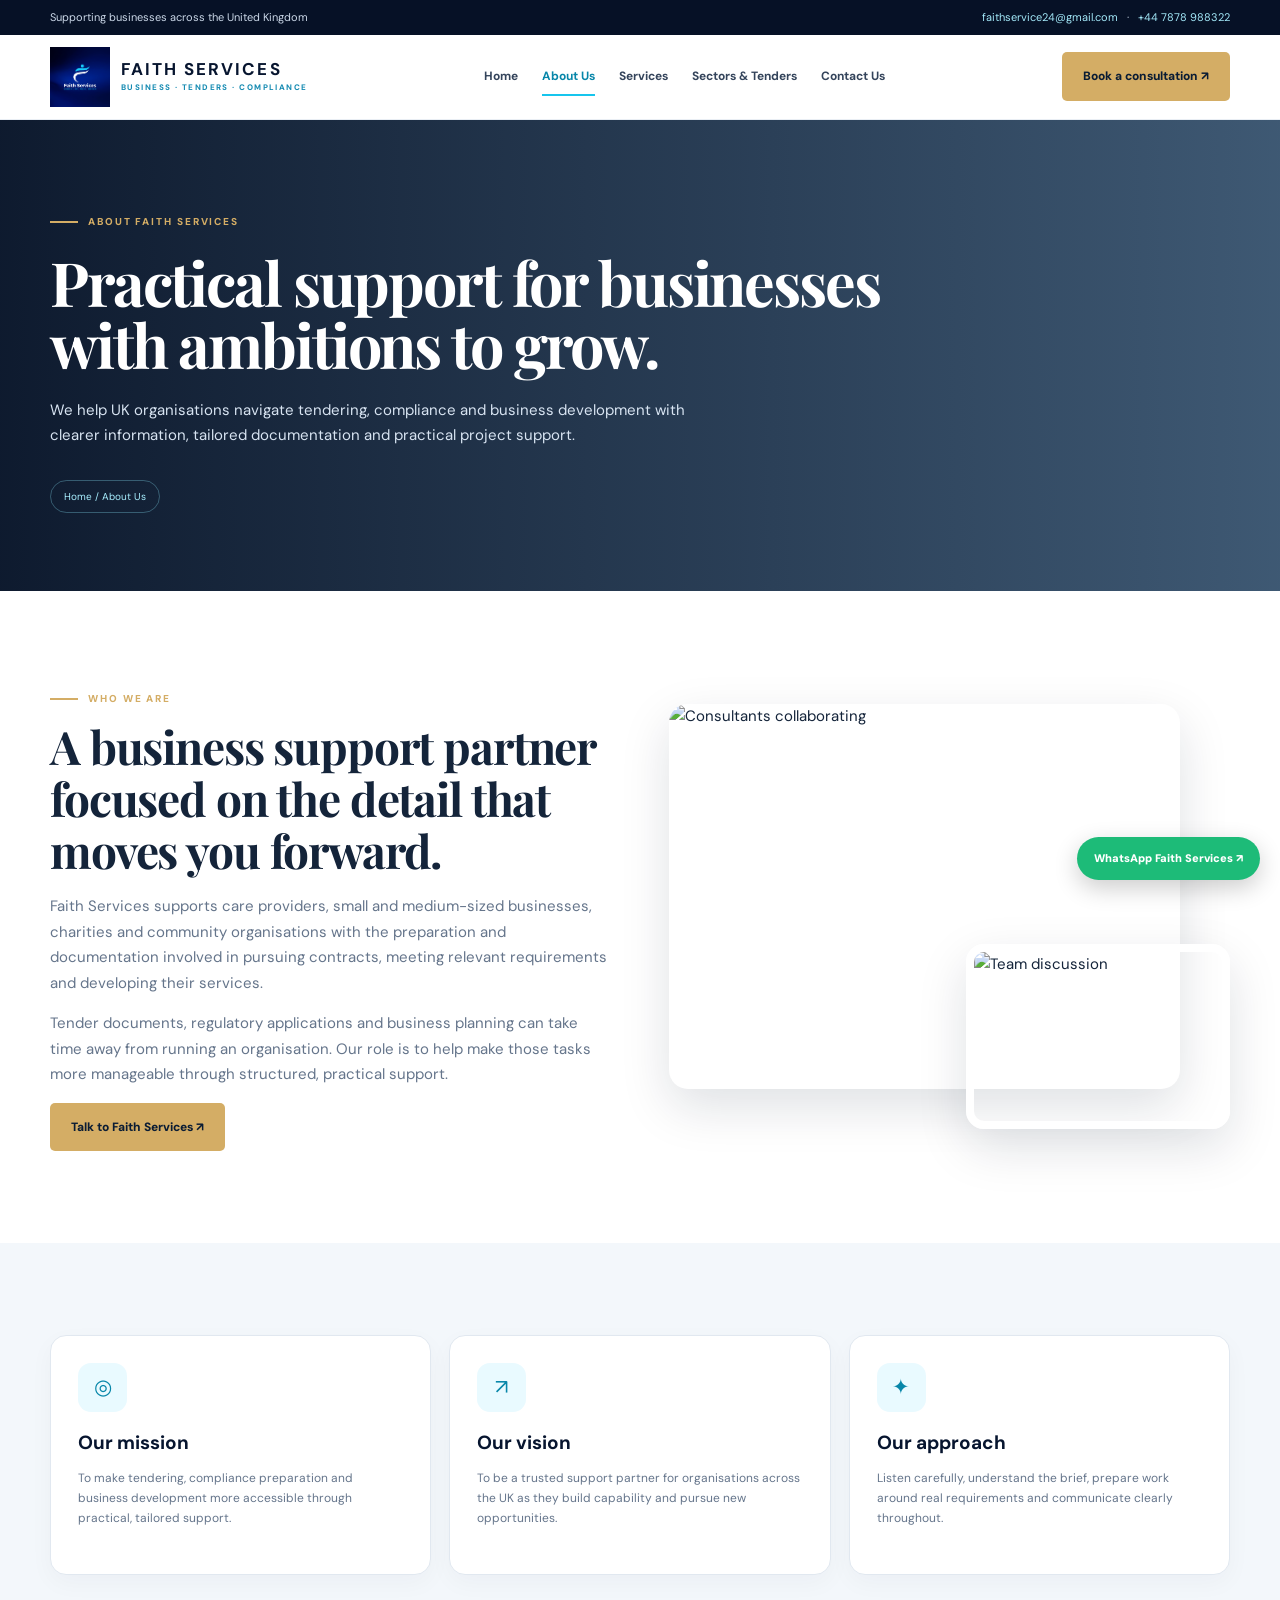
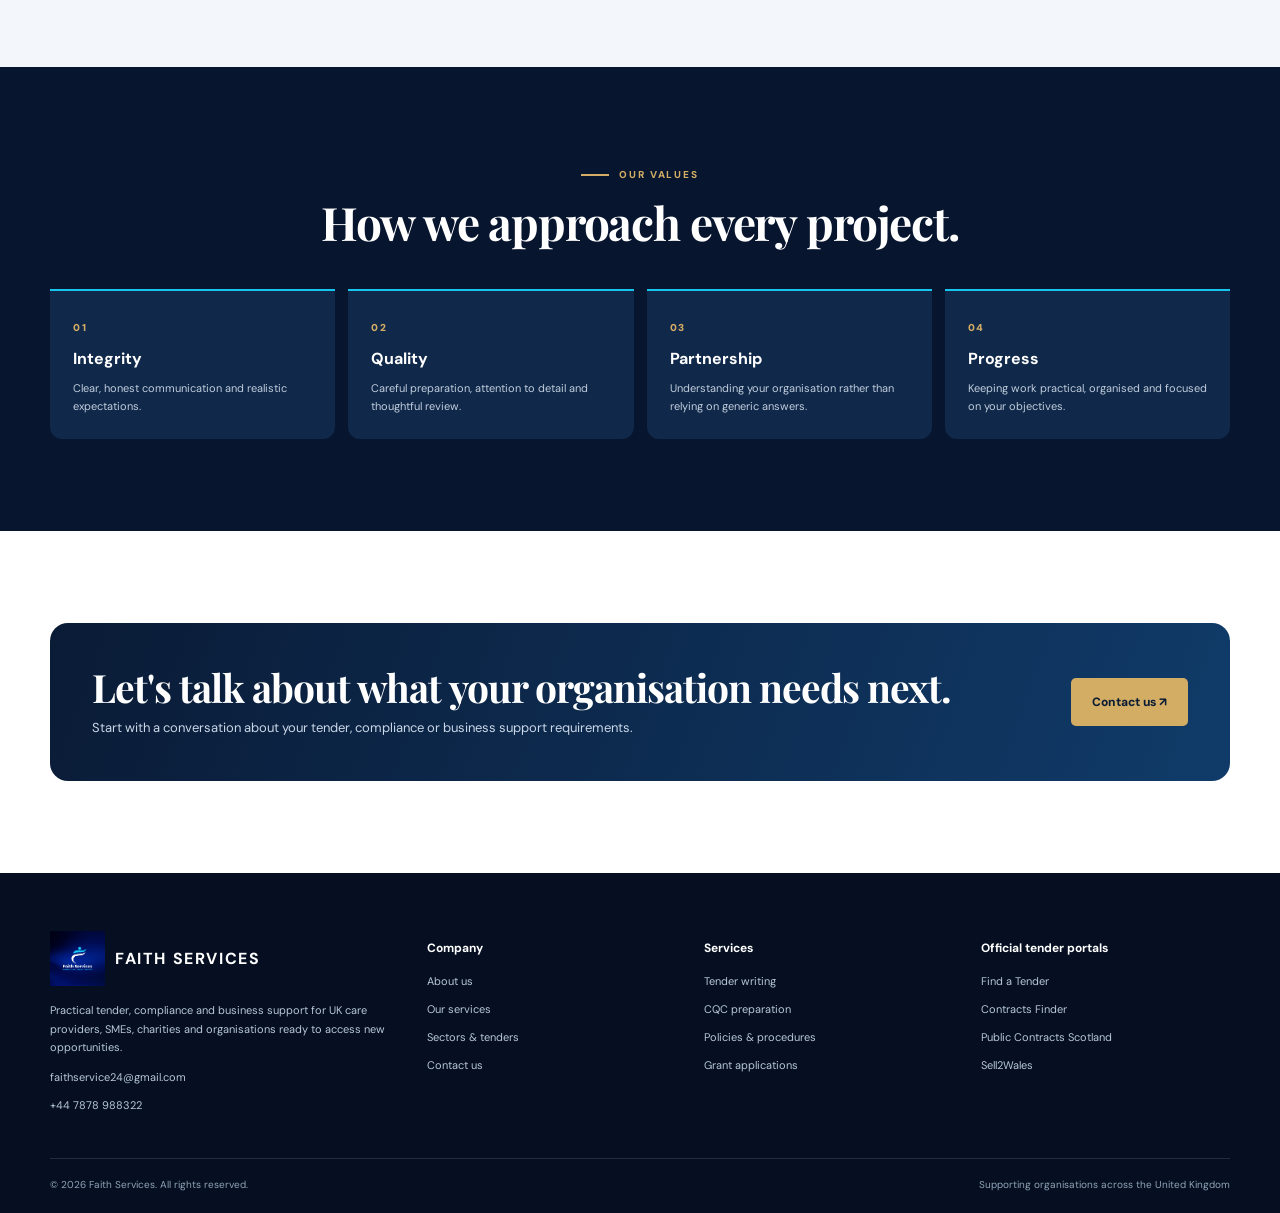
==== commit 01b4dfeb: "Add files via upload" ====
--- a/about.html
+++ b/about.html
@@ -1,12 +1,15 @@
-<!doctype html><html lang="en-GB"><head><meta charset="utf-8"><meta name="viewport" content="width=device-width,initial-scale=1"><meta name="description" content="Learn about Faith Services, a UK business support consultancy for tendering, compliance, funding and business development."><meta name="theme-color" content="#102a43"><title>About Us | Faith Services</title><style>
-@import url('https://fonts.googleapis.com/css2?family=DM+Sans:wght@400;500;600;700;800&family=Playfair+Display:ital,wght@0,600;0,700;1,600;1,700&display=swap');
-:root{--navy:#102a43;--navy2:#173b59;--navy3:#0a1d2e;--gold:#c9a45f;--gold2:#e5ca91;--ink:#1c2d3b;--muted:#667684;--cream:#f7f5f0;--line:#e4e8eb;--white:#fff;--shadow:0 18px 48px rgba(16,42,67,.09)}*{box-sizing:border-box}html{scroll-behavior:smooth;scroll-padding-top:100px}body{margin:0;font-family:'DM Sans',Arial,sans-serif;color:var(--ink);line-height:1.7;background:#fff}a{color:inherit}button,input,select,textarea{font:inherit}.wrap{width:min(1160px,calc(100% - 44px));margin:auto}.utility{background:#081a2a;color:#c8d2dc;font-size:12px;letter-spacing:.02em}.utility-inner{min-height:37px;display:flex;justify-content:space-between;align-items:center;gap:12px}.utility a{color:#e7cb91;text-decoration:none}.dot{padding:0 10px;color:#718395}.header{position:sticky;top:0;z-index:50;background:rgba(255,255,255,.97);backdrop-filter:blur(12px);box-shadow:0 5px 24px rgba(16,42,67,.07)}.nav{min-height:83px;display:flex;align-items:center;justify-content:space-between;gap:24px}.brand{display:flex;align-items:center;gap:11px;text-decoration:none;color:var(--navy);flex-shrink:0}.brand-icon{width:43px;height:43px;display:grid;place-items:center;background:var(--navy);border:1px solid var(--gold);color:#fff;font:700 26px Georgia;position:relative}.brand-icon span{color:var(--gold)}.brand-name{font-size:15px;font-weight:800;letter-spacing:.11em;line-height:1.2}.brand-name small{display:block;color:#7c8994;font-size:8px;letter-spacing:.16em;margin-top:5px}.nav-links{display:flex;align-items:center;gap:24px}.nav-links>a:not(.button){font-size:13px;font-weight:700;text-decoration:none;color:#3c4d5c;transition:.2s}.nav-links>a:not(.button):hover,.nav-links>a.active{color:#a17b38}.button{display:inline-flex;justify-content:center;align-items:center;gap:14px;padding:13px 19px;border:1px solid transparent;border-radius:3px;text-decoration:none;font-size:13px;font-weight:800;letter-spacing:.01em;cursor:pointer;transition:transform .2s,background .2s,border .2s}.button:hover{transform:translateY(-2px)}.button-gold{background:var(--gold);border-color:var(--gold);color:#102a43}.button-gold:hover{background:#dfbd7a}.button-navy{background:var(--navy);color:#fff}.button-ghost{border-color:rgba(255,255,255,.48);color:#fff;background:transparent}.button-outline{border-color:#c8d0d6;color:var(--navy);background:#fff}.menu-toggle{display:none;border:0;background:transparent;color:var(--navy);font-size:26px}.hero{position:relative;overflow:hidden;background:radial-gradient(circle at 80% 25%,rgba(50,91,117,.6),transparent 30%),linear-gradient(115deg,#0a1f32 0%,#102f49 56%,#173d5a 100%);color:#fff}.hero-grid{min-height:590px;display:grid;grid-template-columns:1.08fr .92fr;align-items:center;gap:45px;padding-top:55px;padding-bottom:70px}.eyebrow{display:inline-block;color:#a17b38;font-size:10px;font-weight:800;letter-spacing:.19em;line-height:1.5}.eyebrow-light{color:#e3c27f}.eyebrow i{display:inline-block;width:24px;height:1px;background:var(--gold);vertical-align:middle;margin-right:8px}.hero h1,.page-banner h1{font:700 clamp(42px,5.4vw,68px)/1.08 'Playfair Display',Georgia,serif;letter-spacing:-.025em;margin:23px 0}.hero h1 em,.page-banner h1 em{font-style:italic;color:#e4c785}.hero-copy>p{max-width:610px;color:#d4dee6;font-size:16px;line-height:1.8;margin:0 0 27px}.hero-actions{display:flex;gap:12px;flex-wrap:wrap}.hero-proof{display:flex;gap:25px;flex-wrap:wrap;margin-top:42px;padding-top:19px;border-top:1px solid rgba(255,255,255,.17);font-size:11px;color:#c7d2dc}.hero-proof b{color:var(--gold2);margin-right:7px}.hero-art{height:420px;position:relative;display:grid;place-items:center}.art-orbit{position:absolute;border:1px solid rgba(226,194,127,.3);border-radius:50%;transform:rotate(-25deg)}.orbit-one{width:380px;height:260px}.orbit-two{width:300px;height:390px;transform:rotate(45deg)}.art-monogram{font:700 280px/.8 Georgia;color:rgba(255,255,255,.07);position:absolute;top:44px;right:60px}.art-monogram span{color:rgba(201,164,95,.3)}.art-card{position:relative;width:300px;min-height:255px;padding:28px;background:linear-gradient(145deg,#fff,#f1eee6);color:var(--navy);box-shadow:0 28px 60px #06152280;transform:rotate(-5deg);display:flex;flex-direction:column;justify-content:center}.art-label{font-size:9px;letter-spacing:.2em;color:#92713a;font-weight:800}.art-card strong{font:700 35px/1.15 'Playfair Display';margin:22px 0}.art-line{height:2px;width:55px;background:var(--gold);margin-bottom:18px}.art-card small{font-size:8px;letter-spacing:.13em;color:#6b7a87}.art-stamp{position:absolute;right:1%;bottom:28px;width:92px;height:92px;border:1px solid var(--gold);border-radius:50%;display:grid;place-content:center;text-align:center;color:#efd69e;font-size:10px;line-height:1.35;font-weight:800;letter-spacing:.12em;transform:rotate(12deg)}.hero-bottom{border-top:1px solid #ffffff1c;background:#071a2b66}.hero-bottom-inner{min-height:48px;display:flex;align-items:center;justify-content:space-between;gap:15px;color:#b9c6d0;font-size:9px;letter-spacing:.14em}.hero-bottom b{color:var(--gold);padding:0 8px}.trust-row{background:#f4f1e9;border-bottom:1px solid #eae5da}.trust-items{min-height:73px;display:flex;justify-content:space-between;align-items:center;gap:15px;flex-wrap:wrap}.trust-items span{font-size:11px;font-weight:700;color:#455767}.trust-items i{font-style:normal;color:#a17b38;font-size:17px;margin-right:7px}.section{padding:88px 0}.section-soft{background:var(--cream)}.section-dark{background:#0d263b;color:white}.section-heading{display:flex;align-items:end;justify-content:space-between;gap:40px;margin-bottom:39px}.section-heading>div{max-width:600px}.section-heading>p{max-width:420px;color:var(--muted);font-size:14px;margin:0 0 7px}.section-heading h2,.split-copy h2,.story-layout h2,.contact-intro h2{font:700 clamp(31px,3.5vw,43px)/1.18 'Playfair Display',Georgia,serif;color:var(--navy);letter-spacing:-.02em;margin:13px 0 0}.section-heading h2 em,.split-copy h2 em,.story-layout h2 em,.contact-intro h2 em{color:#a17b38}.centered{justify-content:center;text-align:center}.centered>p{display:none}.service-grid{display:grid;grid-template-columns:repeat(3,1fr);gap:17px}.service-card{position:relative;padding:27px 26px 25px;border:1px solid var(--line);background:#fff;min-height:270px;transition:.25s}.service-card:hover{transform:translateY(-5px);box-shadow:var(--shadow);border-color:#d8c49b}.service-card.featured{background:#f9f6ef;border-color:#e5d7b8}.card-number{position:absolute;right:23px;top:20px;font-size:10px;color:#a6afb6;font-weight:800;letter-spacing:.12em}.icon-box{height:43px;width:43px;background:#f3ecdd;color:#947039;display:grid;place-items:center;font-size:22px}.service-card h3{font:700 21px/1.25 'Playfair Display';color:var(--navy);margin:19px 0 9px}.service-card p{font-size:12px;color:var(--muted);line-height:1.75;min-height:63px}.service-card>a,.insight-body>a{font-size:11px;font-weight:800;text-decoration:none;color:#9b773c}.service-card>a b{font-size:16px;margin-left:5px}.center{text-align:center}.space-top{margin-top:32px}.split-layout{display:grid;grid-template-columns:1fr 1fr;gap:75px;align-items:center}.split-art{min-height:420px;background:linear-gradient(140deg,#102a43,#1b4966);position:relative;overflow:hidden;display:grid;place-items:center}.split-art:before,.split-art:after{content:'';position:absolute;border:1px solid #d5b87655;border-radius:50%;width:370px;height:370px}.split-art:after{width:260px;height:260px}.split-watermark{position:absolute;font:700 340px Georgia;color:#ffffff0b;right:0;top:-60px}.split-quote{z-index:1;background:#f7f5f0;padding:33px;width:72%;box-shadow:0 15px 35px #071a2b55}.split-quote span{display:block;font-size:9px;letter-spacing:.2em;color:#9b773c;font-weight:800;margin-bottom:18px}.split-quote strong{font:700 26px/1.3 'Playfair Display';color:var(--navy)}.split-quote small{display:block;color:#687887;font-size:11px;margin-top:18px}.split-copy>p,.story-copy p,.contact-intro>p{font-size:14px;color:var(--muted);line-height:1.9}.tick-list{padding:0;margin:20px 0 25px;list-style:none}.tick-list li{position:relative;padding:7px 0 7px 27px;font-size:13px;color:#4d5e6c}.tick-list li:before{content:'✓';position:absolute;left:0;top:7px;color:#a17b38;font-weight:900}.process-grid{display:grid;grid-template-columns:repeat(4,1fr);gap:28px}.process-grid>div{border-top:1px solid #d8dfe4;padding-top:18px}.process-grid b{font:700 25px 'Playfair Display';color:#b28e4f}.process-grid h3{font:700 19px 'Playfair Display';color:var(--navy);margin:12px 0 6px}.process-grid p{font-size:12px;color:var(--muted);margin:0}.section-dark .section-heading h2{color:#fff}.section-dark .section-heading h2 em{color:#e4c785}.section-dark .section-heading>p{color:#c1cbd3}.sector-pills{display:grid;grid-template-columns:repeat(3,1fr);gap:10px}.sector-pills a{padding:17px 19px;border:1px solid #ffffff25;text-decoration:none;color:#e8edf1;font-size:13px;display:flex;justify-content:space-between;transition:.2s}.sector-pills a:hover{border-color:var(--gold);background:#ffffff09}.sector-pills span{color:var(--gold)}.dark-link{margin-top:26px}.dark-link a{color:#e5c985;font-size:12px;font-weight:800;text-decoration:none}.insight-grid{display:grid;grid-template-columns:repeat(3,1fr);gap:19px}.insight{background:#fff;border:1px solid var(--line)}.insight-art{height:170px;position:relative;overflow:hidden;display:flex;flex-direction:column;justify-content:space-between;padding:17px;color:white}.insight-art span{font-size:9px;letter-spacing:.17em;font-weight:800}.insight-art b{font:700 34px/.95 'Playfair Display';letter-spacing:.02em}.art-one{background:linear-gradient(135deg,#102a43,#45647b)}.art-two{background:linear-gradient(135deg,#334f58,#a6a78f)}.art-three{background:linear-gradient(135deg,#80663b,#d0b77e)}.insight-body{padding:22px}.insight-body small{font-size:9px;color:#9c783b;font-weight:800;letter-spacing:.14em}.insight-body h3{font:700 19px/1.3 'Playfair Display';color:var(--navy);margin:10px 0}.insight-body p{font-size:12px;color:var(--muted);min-height:58px}.fine-print{font-size:10px;color:#7c8993;line-height:1.6;margin-top:18px}.bottom-cta{background:#eae4d7;padding:48px 0}.cta-inner{display:flex;align-items:center;justify-content:space-between;gap:25px}.cta-inner h2{font:700 29px 'Playfair Display';color:var(--navy);margin:7px 0}.cta-inner p{font-size:12px;color:#62717e;margin:0}.footer{background:#091d2e;color:#c4cfd8;padding:52px 0 18px}.footer-grid{display:grid;grid-template-columns:1.5fr 1fr 1fr 1.25fr;gap:35px}.brand-light{color:#fff}.brand-light .brand-icon{background:#18364f}.brand-light .brand-name small{color:#aebdc8}.footer-about{max-width:280px;font-size:12px;color:#9cabb7;margin-top:20px}.footer h4{color:#fff;font-size:12px;margin:0 0 15px}.footer-grid>div:not(:first-child){display:flex;flex-direction:column;align-items:flex-start;gap:9px}.footer-grid>div>a:not(.brand),.footer-grid>div>span{font-size:11px;color:#b7c3cc;text-decoration:none}.footer-grid>div>a:hover{color:#e4c785}.footer-contact{margin-top:6px;color:#e4c785!important}.footer-bottom{border-top:1px solid #ffffff20;margin-top:38px;padding-top:16px;display:flex;justify-content:space-between;gap:15px;color:#8fa0ad;font-size:10px}.page-banner{background:radial-gradient(circle at 90% 20%,#2a536d,transparent 30%),linear-gradient(110deg,#0a1f32,#173d59);color:white;padding:75px 0 54px}.page-banner h1{font-size:clamp(39px,4.8vw,57px);margin:15px 0}.page-banner p{max-width:660px;color:#d1dce4;font-size:15px}.breadcrumbs{font-size:10px;color:#aab8c3;margin-top:32px}.breadcrumbs a{color:#e5c985;text-decoration:none}.story-layout{display:grid;grid-template-columns:.9fr 1.1fr;gap:70px}.story-copy p:first-child{margin-top:0}.values-grid{display:grid;grid-template-columns:repeat(3,1fr);gap:17px}.values-grid article{background:#fff;border:1px solid var(--line);padding:27px}.values-grid article>span{color:#ae8a4c;font:700 26px 'Playfair Display'}.values-grid h3{font:700 21px 'Playfair Display';color:var(--navy);margin:12px 0 5px}.values-grid p{font-size:12px;color:var(--muted)}.audience-grid{display:grid;grid-template-columns:repeat(4,1fr);gap:12px}.audience-grid>div{padding:21px;border:1px solid var(--line)}.audience-grid b{display:block;color:#a17b38;font:700 23px 'Playfair Display';margin-bottom:16px}.audience-grid strong{display:block;font-size:13px;color:var(--navy)}.audience-grid span{display:block;font-size:11px;color:var(--muted);margin-top:7px}.service-detail{display:grid;grid-template-columns:90px 1fr;gap:25px;padding:43px 0;border-bottom:1px solid var(--line);scroll-margin-top:110px}.service-detail:first-child{padding-top:0}.detail-no{font:700 37px 'Playfair Display';color:#c6a66a}.service-detail h2{font:700 29px 'Playfair Display';color:var(--navy);margin:7px 0}.service-detail p{font-size:13px;color:var(--muted);max-width:800px}.service-detail .tick-list{display:grid;grid-template-columns:1fr 1fr;gap:0 25px}.notice{background:#f8f4e9;border-left:3px solid var(--gold);padding:14px 17px;font-size:11px!important}.sector-grid{display:grid;grid-template-columns:repeat(3,1fr);gap:16px}.sector-grid article{border:1px solid var(--line);padding:25px;scroll-margin-top:110px}.sector-grid article>span,.case-card>span{font-size:9px;letter-spacing:.14em;color:#a17b38;font-weight:800}.sector-grid h3{font:700 21px 'Playfair Display';color:var(--navy);margin:14px 0 8px}.sector-grid p{font-size:12px;color:var(--muted);min-height:62px}.sector-grid a{font-size:11px;color:#9b773c;text-decoration:none;font-weight:800}.tender-layout{display:grid;grid-template-columns:1.05fr .95fr;gap:65px;align-items:start}.tender-layout h2{font:700 37px/1.2 'Playfair Display';color:var(--navy);margin:12px 0}.tender-layout h2 em{color:#a17b38}.tender-layout>div>p{font-size:13px;color:var(--muted)}.portal-list{margin-top:25px;display:grid;grid-template-columns:1fr 1fr;gap:10px}.portal-list a{background:#fff;border:1px solid var(--line);padding:14px;text-decoration:none}.portal-list b{display:block;font-size:12px;color:var(--navy)}.portal-list span{display:block;font-size:10px;color:var(--muted);margin-top:3px}.tender-box{background:#fff;padding:30px;border:1px solid #e3ddcf;box-shadow:var(--shadow)}.tender-box h3{font:700 24px 'Playfair Display';color:var(--navy);margin:8px 0 20px}.tender-box label,.contact-form label{display:block;font-size:11px;font-weight:800;color:#34495a;margin:13px 0 6px}.tender-box input,.tender-box select,.contact-form input,.contact-form select,.contact-form textarea{width:100%;border:1px solid #d5dce1;padding:12px 13px;background:#fff;color:var(--ink);border-radius:2px;font-size:12px}.tender-box .button{width:100%;margin-top:18px}.case-grid{display:grid;grid-template-columns:1fr 1fr;gap:17px}.case-card{border:1px solid var(--line);padding:27px}.case-card h3{font:700 22px 'Playfair Display';color:var(--navy)}.case-card p{font-size:12px;color:var(--muted)}.contact-layout{display:grid;grid-template-columns:.8fr 1.2fr;gap:65px}.contact-intro h2{margin:12px 0 18px}.contact-method{display:flex;gap:14px;align-items:center;margin-top:22px}.contact-symbol{height:39px;width:39px;background:#f1eadc;color:#9b773c;display:grid;place-items:center}.contact-method small{display:block;color:#a17b38;font-size:9px;font-weight:800;letter-spacing:.13em}.contact-method a,.contact-method strong{font-size:13px;color:var(--navy);font-weight:700;text-decoration:none}.contact-note{background:var(--cream);padding:18px;margin-top:27px}.contact-note b{font:700 16px 'Playfair Display';color:var(--navy)}.contact-note p{font-size:11px;color:var(--muted);margin-bottom:0}.contact-form{background:#fff;border:1px solid var(--line);box-shadow:var(--shadow);padding:30px}.contact-form h3{font:700 25px 'Playfair Display';color:var(--navy);margin:7px 0 17px}.form-row{display:grid;grid-template-columns:1fr 1fr;gap:13px}.contact-form textarea{min-height:130px;resize:vertical}.consent{display:flex!important;align-items:flex-start;gap:9px;font-weight:500!important}.consent input{width:auto;margin-top:3px}.contact-form button{margin-top:12px}.contact-form .fine-print{margin-bottom:0}
-@media(max-width:980px){.nav-links{gap:13px}.nav-links>a:not(.button){font-size:11px}.nav-cta{padding:10px;font-size:10px}.hero-grid{gap:15px}.hero-art{transform:scale(.88)}.footer-grid{grid-template-columns:1.3fr 1fr 1fr}.footer-grid>div:last-child{grid-column:2}.split-layout,.tender-layout{gap:35px}}
-@media(max-width:760px){.wrap{width:min(100% - 32px,1160px)}.utility-inner{padding:7px 0;align-items:flex-start;flex-direction:column;gap:2px}.nav{min-height:70px}.menu-toggle{display:block}.nav-links{display:none;position:absolute;top:70px;left:0;right:0;background:#fff;padding:18px 22px 24px;box-shadow:0 15px 25px #102a4320;flex-direction:column;align-items:stretch;gap:4px}.nav-links.open{display:flex}.nav-links>a:not(.button){font-size:14px;padding:9px}.nav-cta{margin-top:8px}.hero-grid{grid-template-columns:1fr;padding-top:65px;padding-bottom:38px}.hero h1{font-size:47px}.hero-art{height:300px;transform:scale(.82);margin-top:-8px}.hero-bottom-inner{padding:12px 0;align-items:flex-start;flex-direction:column;font-size:8px}.trust-items{padding:17px 0;display:grid;grid-template-columns:1fr 1fr}.section{padding:62px 0}.section-heading{display:block}.section-heading>p{margin-top:16px}.service-grid,.insight-grid,.values-grid,.sector-grid{grid-template-columns:1fr 1fr}.split-layout,.story-layout,.tender-layout,.contact-layout{grid-template-columns:1fr;gap:35px}.split-art{min-height:320px;order:2}.split-copy{order:1}.process-grid{grid-template-columns:1fr 1fr;gap:25px}.sector-pills{grid-template-columns:1fr 1fr}.audience-grid{grid-template-columns:1fr 1fr}.service-detail{grid-template-columns:48px 1fr;gap:12px}.service-detail .tick-list{grid-template-columns:1fr}.footer-grid{grid-template-columns:1fr 1fr}.footer-grid>div:last-child{grid-column:auto}.cta-inner{align-items:flex-start;flex-direction:column}.case-grid{grid-template-columns:1fr}}
-@media(max-width:480px){.hero h1{font-size:40px}.hero-copy>p{font-size:14px}.hero-proof{gap:10px}.hero-proof span{font-size:9px}.hero-art{margin-left:-25px;margin-right:-25px;transform:scale(.72);height:250px}.service-grid,.insight-grid,.values-grid,.sector-grid,.portal-list{grid-template-columns:1fr}.service-card{min-height:0}.service-card p{min-height:0}.process-grid{gap:18px}.sector-pills{grid-template-columns:1fr}.page-banner{padding:57px 0 42px}.page-banner h1{font-size:40px}.audience-grid,.form-row{grid-template-columns:1fr}.service-detail{grid-template-columns:1fr}.detail-no{font-size:25px}.contact-form{padding:22px}.footer-grid{grid-template-columns:1fr}.footer-bottom{flex-direction:column}.section-heading h2,.split-copy h2,.story-layout h2,.contact-intro h2{font-size:33px}}
-
-</style></head><body><div class="utility"><div class="wrap utility-inner"><span>Supporting businesses across the United Kingdom</span><div><a href="mailto:faithservice24@gmail.com">faithservice24@gmail.com</a><span class="dot">•</span><a href="tel:+447878988322">+44 7878 988322</a></div></div></div>
-<header class="header"><div class="wrap nav"><a class="brand" href="index.html" aria-label="Faith Services home"><span class="brand-icon">F<span>.</span></span><span class="brand-name">FAITH SERVICES<small>BUSINESS · TENDERS · COMPLIANCE</small></span></a><button class="menu-toggle" aria-label="Toggle navigation" aria-expanded="false">☰</button><nav class="nav-links"><a href="index.html" data-page="index">Home</a><a href="about.html" data-page="about">About Us</a><a href="services.html" data-page="services">Services</a><a href="sectors.html" data-page="sectors">Sectors & Tenders</a><a href="contact.html" data-page="contact">Contact Us</a><a class="button button-gold nav-cta" href="contact.html">Book a consultation <span>↗</span></a></nav></div></header><main><section class="page-banner"><div class="wrap"><span class="eyebrow eyebrow-light">ABOUT FAITH SERVICES</span><h1>Business support built<br><em>around your next step.</em></h1><p>We help UK organisations navigate tendering, compliance and business development with practical guidance and carefully prepared documentation.</p><div class="breadcrumbs"><a href="index.html">Home</a> / About Us</div></div></section><section class="section"><div class="wrap story-layout"><div><span class="eyebrow">WHO WE ARE</span><h2>Helping businesses turn<br><em>complex tasks into clear actions.</em></h2></div><div class="story-copy"><p>Faith Services is a business support consultancy focused on tender writing, regulatory preparation, compliance documentation, funding applications and business development.</p><p>We understand that running an organisation while responding to detailed tender requirements, preparing regulatory documents and managing day-to-day operations can be challenging. Our role is to help make that work more structured and manageable.</p><p>We work with care providers, SMEs, charities, CICs and other organisations seeking to strengthen their documentation and explore new opportunities.</p></div></div></section><section class="section section-soft"><div class="wrap"><div class="section-heading centered"><div><span class="eyebrow">WHAT GUIDES US</span><h2>Our purpose and<br><em>the principles behind our work.</em></h2></div></div><div class="values-grid"><article><span>01</span><h3>Our mission</h3><p>To equip businesses with practical guidance and professional documentation that help them prepare for compliance requirements and growth opportunities.</p></article><article><span>02</span><h3>Our vision</h3><p>To become a trusted support partner for organisations across the UK as they develop, strengthen their operations and pursue new opportunities.</p></article><article><span>03</span><h3>Our values</h3><p>Integrity, attention to detail, partnership, accountability and a commitment to clear, useful work.</p></article></div></div></section><section class="section"><div class="wrap"><div class="section-heading"><div><span class="eyebrow">WHO WE WORK WITH</span><h2>Support for ambitious<br><em>organisations of different sizes.</em></h2></div><p>Whether you are building a new service or strengthening an established organisation, support is shaped around your objectives and the requirements in front of you.</p></div><div class="audience-grid"><div><b>01</b><strong>Start-ups & new providers</strong><span>Preparing foundations, documents and processes.</span></div><div><b>02</b><strong>Small & medium businesses</strong><span>Developing procurement readiness and business materials.</span></div><div><b>03</b><strong>Care providers</strong><span>Preparing regulatory and operational documentation.</span></div><div><b>04</b><strong>Charities & CICs</strong><span>Exploring grants, tenders and organisational development.</span></div></div></div></section></main><section class="bottom-cta"><div class="wrap cta-inner"><div><span class="eyebrow">LET'S TALK ABOUT YOUR NEXT STEP</span><h2>Good support starts with a clear conversation.</h2><p>Tell us what you are working towards and where you need support.</p></div><a class="button button-gold" href="contact.html">Discuss your project <span>↗</span></a></div></section>
-<footer class="footer"><div class="wrap footer-grid"><div><a class="brand brand-light" href="index.html"><span class="brand-icon">F<span>.</span></span><span class="brand-name">FAITH SERVICES<small>BUSINESS · TENDERS · COMPLIANCE</small></span></a><p class="footer-about">Practical tender, compliance and business support for organisations across the United Kingdom.</p></div><div><h4>Explore</h4><a href="about.html">About Faith Services</a><a href="services.html">Our services</a><a href="sectors.html">Sectors & tender search</a><a href="contact.html">Contact us</a></div><div><h4>Our support</h4><a href="services.html#tender-writing">Tender writing</a><a href="services.html#cqc">CQC preparation</a><a href="services.html#policies">Policies & procedures</a><a href="services.html#grants">Grant applications</a></div><div><h4>Get in touch</h4><a href="mailto:faithservice24@gmail.com">faithservice24@gmail.com</a><a href="tel:+447878988322">+44 7878 988322</a><span>United Kingdom</span><a class="footer-contact" href="contact.html">Send an enquiry →</a></div></div><div class="wrap footer-bottom"><span>© <span data-year></span> Faith Services. All rights reserved.</span><span>Independent business support · United Kingdom</span></div></footer><script>
-document.addEventListener('DOMContentLoaded',()=>{const toggle=document.querySelector('.menu-toggle');const links=document.querySelector('.nav-links');if(toggle&&links){toggle.addEventListener('click',()=>{const open=links.classList.toggle('open');toggle.setAttribute('aria-expanded',String(open));toggle.textContent=open?'×':'☰';});}const current=location.pathname.split('/').pop()||'index.html';document.querySelectorAll('.nav-links a[data-page]').forEach(a=>{if(a.dataset.page+'.html'===current)a.classList.add('active');});document.querySelectorAll('[data-year]').forEach(el=>el.textContent=new Date().getFullYear());const form=document.querySelector('[data-contact-form]');if(form){const params=new URLSearchParams(location.search);const requested=params.get('service');if(requested){const select=form.querySelector('[name="service"]');if(select){const option=[...select.options].find(o=>o.text.toLowerCase()===requested.toLowerCase());if(option)select.value=option.value;}}form.addEventListener('submit',event=>{event.preventDefault();if(!form.reportValidity())return;const data=new FormData(form);const subject=encodeURIComponent('Website enquiry – Faith Services');const body=encodeURIComponent('Name: '+data.get('name')+'\nEmail: '+data.get('email')+'\nOrganisation: '+(data.get('company')||'Not provided')+'\nService: '+data.get('service')+'\n\nMessage:\n'+data.get('message'));window.location.href='mailto:faithservice24@gmail.com?subject='+subject+'&body='+body;});}const search=document.querySelector('[data-tender-search]');if(search)search.addEventListener('submit',event=>{event.preventDefault();const data=new FormData(search);const terms=[data.get('keyword'),data.get('region')].filter(Boolean).join(' ');const url='https://www.find-tender.service.gov.uk/Search/Results?searchType=All&keywords='+encodeURIComponent(terms);window.open(url,'_blank','noopener');});});
-</script></body></html>+<!doctype html><html lang="en-GB"><head><meta charset="utf-8"><meta name="viewport" content="width=device-width, initial-scale=1"><title>About Us | Faith Services</title><meta name="description" content="Learn about Faith Services and our practical approach to UK tender, compliance and business support."><meta name="theme-color" content="#07152f"><link rel="icon" href="assets/faith-services-logo.png"><link rel="stylesheet" href="assets/style.css"><meta property="og:title" content="About Us | Faith Services"><meta property="og:description" content="Learn about Faith Services and our practical approach to UK tender, compliance and business support."></head><body>
+<div class="topline"><div class="wrap"><span>Supporting businesses across the United Kingdom</span><span><a href="mailto:faithservice24@gmail.com">faithservice24@gmail.com</a> &nbsp; · &nbsp; <a href="tel:+447878988322">+44 7878 988322</a></span></div></div>
+<header><div class="wrap nav"><a class="brand" href="index.html"><img src="assets/faith-services-logo.png" alt="Faith Services original logo"><span><b>FAITH SERVICES</b><small>BUSINESS · TENDERS · COMPLIANCE</small></span></a><button class="menu" aria-label="Toggle navigation" aria-expanded="false">☰</button><nav class="links"><a class="" href="index.html">Home</a><a class="active" href="about.html">About Us</a><a class="" href="services.html">Services</a><a class="" href="sectors.html">Sectors & Tenders</a><a class="" href="contact.html">Contact Us</a></nav><a class="btn primary nav-cta" href="contact.html">Book a consultation ↗</a></div></header>
+<main><section class="page-hero"><div class="wrap"><span class="eyebrow">About Faith Services</span><h1>Practical support for businesses with ambitions to grow.</h1><p>We help UK organisations navigate tendering, compliance and business development with clearer information, tailored documentation and practical project support.</p><span class="crumb">Home / About Us</span></div></section>
+<section class="section"><div class="wrap split"><div><span class="eyebrow">Who we are</span><h2>A business support partner focused on the detail that moves you forward.</h2><p style="color:var(--muted)">Faith Services supports care providers, small and medium-sized businesses, charities and community organisations with the preparation and documentation involved in pursuing contracts, meeting relevant requirements and developing their services.</p><p style="color:var(--muted)">Tender documents, regulatory applications and business planning can take time away from running an organisation. Our role is to help make those tasks more manageable through structured, practical support.</p><a class="btn primary" href="contact.html">Talk to Faith Services ↗</a></div><div class="photo-stack"><img class="photo-main" src="https://images.unsplash.com/photo-1521737711867-e3b97375f902?auto=format&fit=crop&w=1000&q=85" alt="Consultants collaborating"><img class="photo-sub" src="https://images.unsplash.com/photo-1556761175-b413da4baf72?auto=format&fit=crop&w=700&q=85" alt="Team discussion"></div></div></section>
+<section class="section soft"><div class="wrap"><div class="cards"><article class="card"><div class="ico">◎</div><h3>Our mission</h3><p>To make tendering, compliance preparation and business development more accessible through practical, tailored support.</p></article><article class="card"><div class="ico">↗</div><h3>Our vision</h3><p>To be a trusted support partner for organisations across the UK as they build capability and pursue new opportunities.</p></article><article class="card"><div class="ico">✦</div><h3>Our approach</h3><p>Listen carefully, understand the brief, prepare work around real requirements and communicate clearly throughout.</p></article></div></div></section>
+<section class="section night"><div class="wrap"><div class="section-head center"><span class="eyebrow">Our values</span><h2>How we approach every project.</h2></div><div class="process"><div class="step"><span>01</span><h3>Integrity</h3><p>Clear, honest communication and realistic expectations.</p></div><div class="step"><span>02</span><h3>Quality</h3><p>Careful preparation, attention to detail and thoughtful review.</p></div><div class="step"><span>03</span><h3>Partnership</h3><p>Understanding your organisation rather than relying on generic answers.</p></div><div class="step"><span>04</span><h3>Progress</h3><p>Keeping work practical, organised and focused on your objectives.</p></div></div></div></section>
+<section class="section"><div class="wrap"><div class="band"><div><h2>Let's talk about what your organisation needs next.</h2><p>Start with a conversation about your tender, compliance or business support requirements.</p></div><a class="btn primary" href="contact.html">Contact us ↗</a></div></div></section></main>
+<footer><div class="wrap"><div class="footgrid">
+<div><div class="footbrand"><img src="assets/faith-services-logo.png" alt="Faith Services logo"><b>FAITH SERVICES</b></div><p>Practical tender, compliance and business support for UK care providers, SMEs, charities and organisations ready to access new opportunities.</p><a href="mailto:faithservice24@gmail.com">faithservice24@gmail.com</a><a href="tel:+447878988322">+44 7878 988322</a></div>
+<div><h4>Company</h4><a href="about.html">About us</a><a href="services.html">Our services</a><a href="sectors.html">Sectors & tenders</a><a href="contact.html">Contact us</a></div>
+<div><h4>Services</h4><a href="services.html#tender">Tender writing</a><a href="services.html#cqc">CQC preparation</a><a href="services.html#policies">Policies & procedures</a><a href="services.html#grants">Grant applications</a></div>
+<div><h4>Official tender portals</h4><a href="https://www.find-tender.service.gov.uk/" target="_blank" rel="noopener">Find a Tender</a><a href="https://www.gov.uk/contracts-finder" target="_blank" rel="noopener">Contracts Finder</a><a href="https://www.publiccontractsscotland.gov.uk/" target="_blank" rel="noopener">Public Contracts Scotland</a><a href="https://www.sell2wales.gov.wales/" target="_blank" rel="noopener">Sell2Wales</a></div>
+</div><div class="footbottom"><span>© <span id="year"></span> Faith Services. All rights reserved.</span><span>Supporting organisations across the United Kingdom</span></div></div></footer>
+<a class="wa" href="https://wa.me/447878988322" target="_blank" rel="noopener">WhatsApp Faith Services ↗</a><script src="assets/site.js"></script><script>document.getElementById('year').textContent=new Date().getFullYear()</script></body></html>
--- a/assets/style.css
+++ b/assets/style.css
@@ -0,0 +1,24 @@
+
+@import url('https://fonts.googleapis.com/css2?family=DM+Sans:wght@400;500;600;700&family=Playfair+Display:wght@600;700;800&display=swap');
+:root{--navy:#07152f;--navy2:#0d2b4a;--blue:#103d78;--cyan:#16c5ed;--cyan2:#8beaff;--gold:#d4ad65;--white:#fff;--ink:#14243a;--muted:#65758b;--pale:#f3f7fb;--line:#e1e8f0;--shadow:0 18px 50px rgba(4,20,43,.13);--radius:22px;--max:1180px}
+*{box-sizing:border-box}html{scroll-behavior:smooth}body{margin:0;color:var(--ink);font:15px/1.7 'DM Sans',Arial,sans-serif;background:#fff}a{color:inherit;text-decoration:none}img{max-width:100%;display:block}button,input,select,textarea{font:inherit}.wrap{width:min(var(--max),calc(100% - 42px));margin:auto}
+.topline{background:#061126;color:#cbd8e8;font-size:11px;padding:8px 0}.topline .wrap{display:flex;justify-content:space-between;gap:12px;flex-wrap:wrap}.topline a{color:#a4eafa}
+header{position:sticky;top:0;z-index:50;background:rgba(255,255,255,.97);backdrop-filter:blur(12px);border-bottom:1px solid #e9eef4}.nav{height:84px;display:flex;align-items:center;justify-content:space-between;gap:24px}.brand{display:flex;align-items:center;gap:11px;min-width:230px}.brand img{width:60px;height:60px;object-fit:contain}.brand b{display:block;font-size:17px;letter-spacing:.12em;color:var(--navy);line-height:1.25}.brand small{display:block;color:#168bb2;font-size:8px;letter-spacing:.18em;font-weight:800}.links{display:flex;align-items:center;gap:24px;font-size:12px;font-weight:700;color:#34445b}.links a{padding:10px 0;position:relative}.links a:hover,.links a.active{color:#0786a9}.links a.active:after,.links a:hover:after{content:"";position:absolute;bottom:1px;left:0;width:100%;height:2px;background:var(--cyan)}.menu{display:none;border:0;background:none;font-size:27px;color:var(--navy)}
+.btn{display:inline-flex;align-items:center;justify-content:center;gap:9px;border:0;border-radius:5px;padding:14px 21px;font-size:12px;font-weight:800;cursor:pointer;transition:.2s}.primary{background:var(--gold);color:#0a1c34}.primary:hover{background:#e8c985;transform:translateY(-2px)}.outline{border:1px solid rgba(255,255,255,.55);color:white;background:transparent}.darkbtn{background:var(--navy);color:white}.whitebtn{background:white;color:var(--navy)}
+.hero{min-height:650px;background:linear-gradient(90deg,rgba(4,17,38,.97) 0%,rgba(5,28,54,.91) 48%,rgba(5,28,54,.60) 100%),url('https://images.unsplash.com/photo-1521737711867-e3b97375f902?auto=format&fit=crop&w=2000&q=85') center/cover;display:flex;align-items:center;color:white;position:relative;overflow:hidden}.hero:after{content:"";position:absolute;right:-100px;top:-170px;width:600px;height:600px;border:1px solid rgba(212,173,101,.22);border-radius:50%;box-shadow:0 0 0 45px rgba(212,173,101,.035),0 0 0 95px rgba(22,197,237,.025)}.hero-grid{display:grid;grid-template-columns:1.1fr .9fr;align-items:center;gap:45px;position:relative;z-index:1;padding:86px 0 110px}.eyebrow{display:inline-flex;align-items:center;gap:10px;text-transform:uppercase;letter-spacing:.19em;font-size:10px;font-weight:800;color:var(--gold)}.eyebrow:before{content:"";width:28px;height:2px;background:var(--gold)}h1,h2,h3{margin-top:0}h1,h2,.serif{font-family:'Playfair Display',Georgia,serif}h1{font-size:clamp(44px,5.7vw,72px);line-height:1.02;letter-spacing:-.035em;margin:20px 0 22px}h1 em{font-style:italic;color:#e6c47d}h2{font-size:clamp(30px,4vw,46px);line-height:1.13;letter-spacing:-.025em;margin:13px 0 17px}h3{font-size:19px;line-height:1.3}.hero p{color:#d8e4f2;max-width:620px;font-size:16px;line-height:1.8}.actions{display:flex;gap:12px;flex-wrap:wrap;margin-top:28px}.proof{display:flex;gap:22px;flex-wrap:wrap;margin-top:36px;color:#d8e4f2;font-size:11px}.proof span:before{content:"✓";color:var(--cyan);font-weight:900;margin-right:8px}
+.hero-art{position:relative;min-height:370px;display:grid;place-items:center}.brand-card{width:min(340px,90%);background:#fbfaf7;color:var(--navy);padding:34px 32px 38px;transform:rotate(-5deg);box-shadow:0 25px 60px rgba(0,0,0,.28);position:relative;z-index:2}.brand-card small{font-size:9px;letter-spacing:.2em;color:#9b7738;font-weight:900}.brand-card h2{font-size:37px;line-height:1.12;margin:20px 0}.brand-card .rule{height:2px;width:55px;background:var(--gold);margin:22px 0}.brand-card p{font-size:9px;letter-spacing:.14em;color:#63748a}.seal{position:absolute;right:4%;bottom:6%;width:96px;height:96px;border:1px solid var(--gold);border-radius:50%;display:grid;place-items:center;text-align:center;color:#f0cb7d;font-size:10px;line-height:1.35;letter-spacing:.12em;font-weight:900;transform:rotate(9deg)}
+.trust{position:relative;z-index:3;margin-top:-38px;background:white;border-radius:14px;box-shadow:var(--shadow);display:grid;grid-template-columns:repeat(3,1fr);padding:20px 22px}.trust article{display:flex;align-items:center;gap:14px;padding:9px 20px;border-right:1px solid var(--line)}.trust article:last-child{border:0}.trust-icon{width:43px;height:43px;display:grid;place-items:center;background:#e9faff;color:#0786a9;border-radius:12px;font-size:19px}.trust b{display:block;font-size:12px}.trust small{display:block;color:var(--muted);font-size:10px}
+.section{padding:92px 0}.soft{background:var(--pale)}.night{background:var(--navy);color:white}.section-head{max-width:720px;margin-bottom:40px}.section-head.center{text-align:center;margin-left:auto;margin-right:auto}.section-head p{color:var(--muted);font-size:14px}.night .section-head p{color:#bfccdc}.cards{display:grid;grid-template-columns:repeat(3,1fr);gap:18px}.card{background:#fff;border:1px solid var(--line);border-radius:16px;padding:27px;box-shadow:0 8px 24px rgba(4,20,43,.035);transition:.25s}.card:hover{transform:translateY(-5px);box-shadow:var(--shadow);border-color:#b9eaf5}.ico{width:49px;height:49px;border-radius:13px;background:#e9faff;color:#0786a9;display:grid;place-items:center;font-size:21px;margin-bottom:19px}.card h3{color:var(--navy);margin-bottom:10px}.card p{font-size:12px;color:var(--muted);margin-bottom:18px}.more{font-size:11px;font-weight:900;color:#087fa4}.more:after{content:" →"}
+.split{display:grid;grid-template-columns:1fr 1fr;gap:58px;align-items:center}.photo-stack{min-height:425px;position:relative}.photo-main{position:absolute;inset:0 50px 42px 0;width:calc(100% - 50px);height:385px;object-fit:cover;border-radius:19px;box-shadow:var(--shadow)}.photo-sub{position:absolute;right:0;bottom:0;width:47%;height:185px;object-fit:cover;border:8px solid white;border-radius:18px;box-shadow:var(--shadow)}.note{position:absolute;left:18px;bottom:16px;background:var(--navy);color:white;padding:15px 18px;border-radius:9px}.note b{display:block;color:var(--cyan);font-size:16px}.note small{font-size:10px;color:#d5e1ef}.check{list-style:none;padding:0;margin:22px 0}.check li{margin:11px 0;font-size:13px;color:#4b5c72}.check li:before{content:"✓";font-weight:900;color:#078ba9;margin-right:10px}
+.sectors{display:grid;grid-template-columns:repeat(4,1fr);gap:14px}.sector{height:210px;position:relative;display:flex;align-items:end;padding:18px;color:white;border-radius:14px;overflow:hidden;background-position:center;background-size:cover}.sector:before{content:"";position:absolute;inset:0;background:linear-gradient(0deg,rgba(4,15,33,.92),rgba(4,15,33,.05))}.sector div{position:relative}.sector h3{font-size:16px;margin:0 0 4px}.sector p{font-size:10px;margin:0;color:#d8e3ef}
+.process{display:grid;grid-template-columns:repeat(4,1fr);gap:13px}.step{padding:23px;background:#102849;border-top:2px solid var(--cyan);border-radius:0 0 12px 12px}.step span{color:var(--gold);font-size:10px;font-weight:900;letter-spacing:.15em}.step h3{font-size:16px;margin:9px 0;color:white}.step p{font-size:11px;color:#c1cede;margin:0}
+.band{background:linear-gradient(110deg,#0a1b36,#103b69);color:white;padding:42px;border-radius:18px;display:flex;align-items:center;justify-content:space-between;gap:25px}.band h2{font-size:clamp(26px,3.4vw,39px);margin:0 0 8px}.band p{color:#cbd8e8;margin:0;font-size:13px;max-width:680px}
+.page-hero{padding:86px 0 78px;color:white;background:linear-gradient(90deg,rgba(4,17,38,.96),rgba(8,42,76,.78)),url('https://images.unsplash.com/photo-1497366754035-f200968a6e72?auto=format&fit=crop&w=1800&q=85') center/cover}.page-hero h1{font-size:clamp(40px,5vw,61px);max-width:850px}.page-hero p{max-width:660px;color:#d8e4f2}.crumb{display:inline-block;margin-top:16px;border:1px solid rgba(139,234,255,.3);border-radius:50px;padding:7px 13px;color:#a8efff;font-size:10px}
+.case-grid,.blog-grid{display:grid;grid-template-columns:repeat(3,1fr);gap:18px}.case,.blog{border:1px solid var(--line);border-radius:15px;overflow:hidden;background:white}.case img,.blog img{width:100%;height:175px;object-fit:cover}.case-body,.blog-body{padding:21px}.case small,.blog small{font-size:9px;font-weight:900;letter-spacing:.14em;color:#0786a9}.case h3,.blog h3{font-size:17px;margin:8px 0}.case p,.blog p{font-size:12px;color:var(--muted)}
+.searchbox{background:#fff;border:1px solid var(--line);border-radius:18px;padding:27px;box-shadow:var(--shadow)}.searchgrid{display:grid;grid-template-columns:1.5fr 1fr auto;gap:12px;align-items:end}.field label{display:block;font-size:10px;font-weight:900;color:#42536b;margin-bottom:6px}.field input,.field select,.field textarea{width:100%;border:1px solid #d9e2ec;border-radius:8px;padding:13px;background:#fbfdff;color:var(--ink);outline:none}.field input:focus,.field select:focus,.field textarea:focus{border-color:var(--cyan);box-shadow:0 0 0 3px rgba(22,197,237,.12)}.hint{font-size:10px;color:var(--muted);margin-top:13px}.portal{display:flex;gap:9px;flex-wrap:wrap;margin-top:18px}
+.contactgrid{display:grid;grid-template-columns:.8fr 1.2fr;gap:23px}.contact-info{background:var(--navy);color:white;padding:32px;border-radius:17px}.contact-info p{font-size:12px;color:#c6d4e5}.detail{display:flex;gap:13px;margin:20px 0}.detail i{font-style:normal;color:var(--cyan);font-size:19px}.detail b{display:block;font-size:12px}.detail small{font-size:11px;color:#c6d4e5}.formbox{border:1px solid var(--line);border-radius:17px;padding:30px;box-shadow:0 10px 30px rgba(4,20,43,.05)}.formbox h2{font-size:28px}.formgrid{display:grid;grid-template-columns:1fr 1fr;gap:14px}.full{grid-column:1/-1}.field textarea{min-height:125px;resize:vertical}
+footer{background:#050f21;color:white;padding:58px 0 20px}.footgrid{display:grid;grid-template-columns:1.4fr 1fr 1fr 1fr;gap:28px}.footbrand{display:flex;align-items:center;gap:10px;margin-bottom:15px}.footbrand img{width:55px;height:55px;object-fit:contain}.footbrand b{font-size:16px;letter-spacing:.1em}.footgrid p,.footgrid a{font-size:11px;color:#b8c7da}.footgrid h4{font-size:12px;margin:7px 0 14px}.footgrid a{display:block;margin:9px 0}.footgrid a:hover{color:var(--cyan)}.footbottom{border-top:1px solid rgba(255,255,255,.12);padding-top:17px;margin-top:34px;display:flex;justify-content:space-between;gap:12px;flex-wrap:wrap;color:#91a3b9;font-size:10px}
+.wa{position:fixed;right:20px;bottom:20px;z-index:40;background:#1dbb78;color:white;border-radius:50px;padding:12px 17px;font-size:11px;font-weight:900;box-shadow:0 8px 25px rgba(0,0,0,.2)}
+@media(max-width:980px){.links{gap:13px}.nav-cta{display:none}.cards{grid-template-columns:repeat(2,1fr)}.split{gap:30px}.sectors{grid-template-columns:repeat(2,1fr)}.searchgrid{grid-template-columns:1fr 1fr}.searchgrid button{grid-column:1/-1}.footgrid{grid-template-columns:1fr 1fr}}
+@media(max-width:700px){.wrap{width:calc(100% - 30px)}.topline .wrap{justify-content:center;text-align:center}.nav{height:72px}.brand{min-width:0}.brand img{width:49px;height:49px}.brand b{font-size:14px}.brand small{font-size:7px}.menu{display:block}.links{display:none;position:absolute;top:72px;left:0;right:0;background:white;padding:12px 22px 22px;box-shadow:0 15px 24px rgba(4,20,43,.12);flex-direction:column;align-items:stretch;gap:0}.links.open{display:flex}.links a{padding:11px}.hero{min-height:auto}.hero-grid{grid-template-columns:1fr;gap:12px;padding:72px 0 85px}.hero-art{min-height:285px}.brand-card{width:260px;padding:24px}.brand-card h2{font-size:29px}.seal{right:8%;bottom:2%;width:78px;height:78px;font-size:8px}h1{font-size:44px}.hero p{font-size:14px}.proof{flex-direction:column;gap:8px}.trust{grid-template-columns:1fr;margin-top:-23px;padding:12px}.trust article{border:0;border-bottom:1px solid var(--line);padding:10px}.trust article:last-child{border:0}.section{padding:68px 0}.cards,.case-grid,.blog-grid{grid-template-columns:1fr}.split{grid-template-columns:1fr}.photo-stack{min-height:340px}.photo-main{height:300px}.photo-sub{height:140px}.sectors{grid-template-columns:1fr 1fr}.sector{height:175px;padding:13px}.sector h3{font-size:14px}.process{grid-template-columns:1fr 1fr}.band{display:block;padding:28px}.band .btn{margin-top:20px}.page-hero{padding:65px 0}.searchgrid{grid-template-columns:1fr}.searchgrid button{grid-column:auto}.contactgrid{grid-template-columns:1fr}.formgrid{grid-template-columns:1fr}.full{grid-column:auto}.footgrid{grid-template-columns:1fr 1fr}}
+@media(max-width:420px){.sectors,.process,.footgrid{grid-template-columns:1fr}.actions .btn{width:100%}}
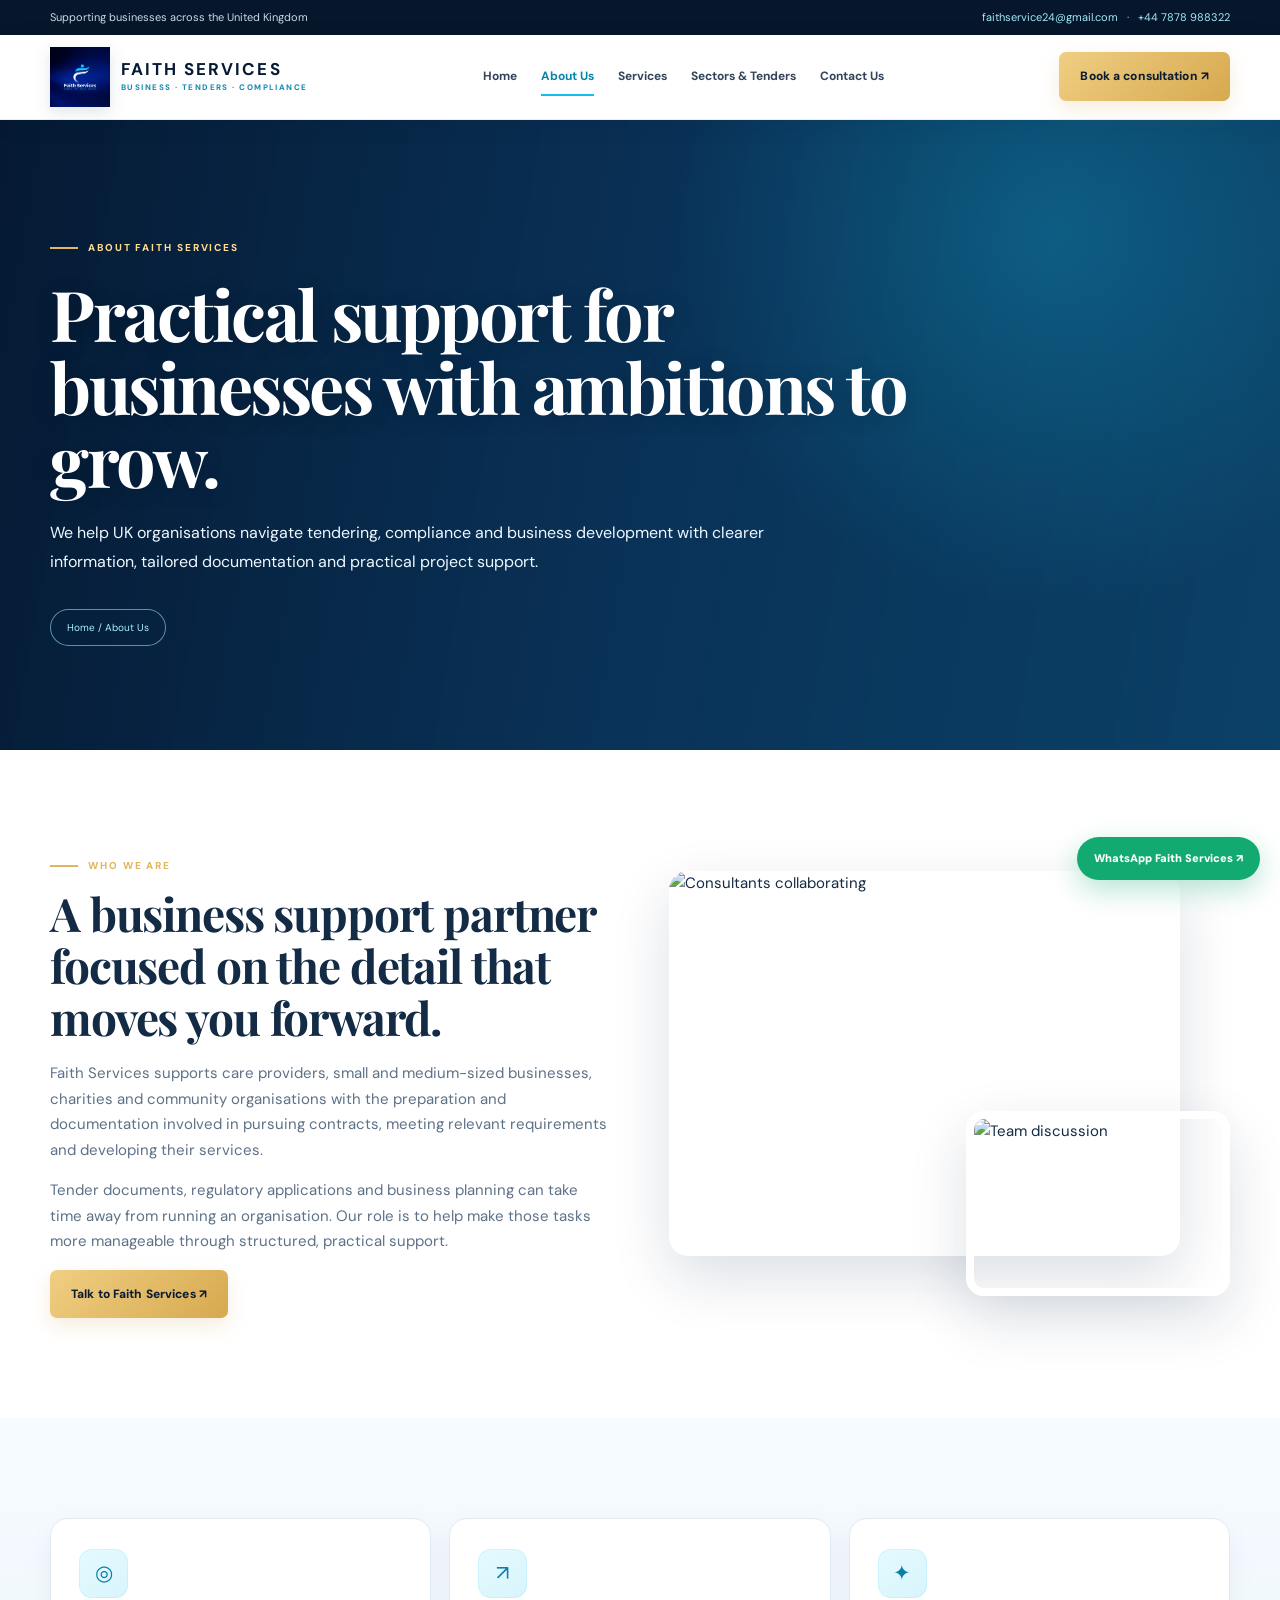
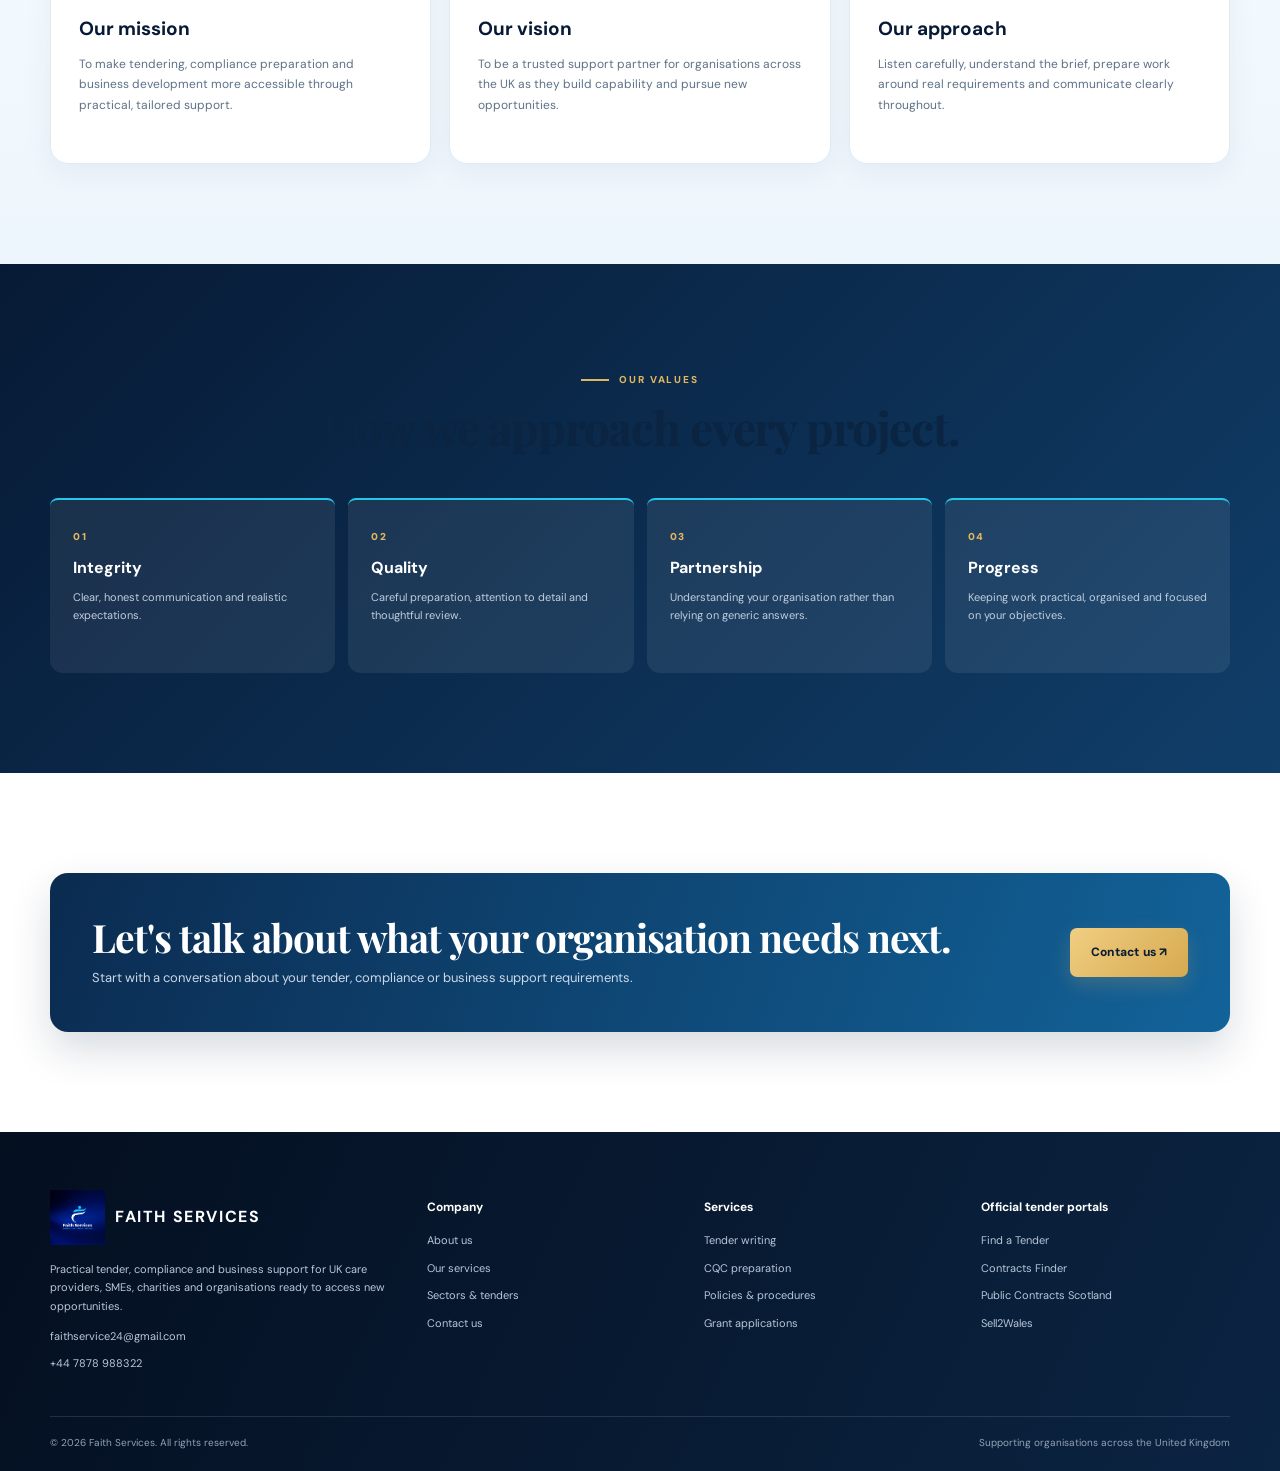
==== commit 933627c1: "Add files via upload" ====
--- a/about.html
+++ b/about.html
@@ -1,4 +1,4 @@
-<!doctype html><html lang="en-GB"><head><meta charset="utf-8"><meta name="viewport" content="width=device-width, initial-scale=1"><title>About Us | Faith Services</title><meta name="description" content="Learn about Faith Services and our practical approach to UK tender, compliance and business support."><meta name="theme-color" content="#07152f"><link rel="icon" href="assets/faith-services-logo.png"><link rel="stylesheet" href="assets/style.css"><meta property="og:title" content="About Us | Faith Services"><meta property="og:description" content="Learn about Faith Services and our practical approach to UK tender, compliance and business support."></head><body>
+<!doctype html><html lang="en-GB"><head><meta charset="utf-8"><meta name="viewport" content="width=device-width, initial-scale=1"><title>About Us | Faith Services</title><meta name="description" content="Learn about Faith Services and our practical approach to UK tender, compliance and business support."><meta name="theme-color" content="#07152f"><link rel="icon" href="assets/faith-services-logo.png"><link rel="stylesheet" href="assets/style.css"><meta property="og:title" content="About Us | Faith Services"><meta property="og:description" content="Learn about Faith Services and our practical approach to UK tender, compliance and business support."></head><body class="page-about">
 <div class="topline"><div class="wrap"><span>Supporting businesses across the United Kingdom</span><span><a href="mailto:faithservice24@gmail.com">faithservice24@gmail.com</a> &nbsp; · &nbsp; <a href="tel:+447878988322">+44 7878 988322</a></span></div></div>
 <header><div class="wrap nav"><a class="brand" href="index.html"><img src="assets/faith-services-logo.png" alt="Faith Services original logo"><span><b>FAITH SERVICES</b><small>BUSINESS · TENDERS · COMPLIANCE</small></span></a><button class="menu" aria-label="Toggle navigation" aria-expanded="false">☰</button><nav class="links"><a class="" href="index.html">Home</a><a class="active" href="about.html">About Us</a><a class="" href="services.html">Services</a><a class="" href="sectors.html">Sectors & Tenders</a><a class="" href="contact.html">Contact Us</a></nav><a class="btn primary nav-cta" href="contact.html">Book a consultation ↗</a></div></header>
 <main><section class="page-hero"><div class="wrap"><span class="eyebrow">About Faith Services</span><h1>Practical support for businesses with ambitions to grow.</h1><p>We help UK organisations navigate tendering, compliance and business development with clearer information, tailored documentation and practical project support.</p><span class="crumb">Home / About Us</span></div></section>
--- a/assets/style.css
+++ b/assets/style.css
@@ -22,3 +22,87 @@
 @media(max-width:980px){.links{gap:13px}.nav-cta{display:none}.cards{grid-template-columns:repeat(2,1fr)}.split{gap:30px}.sectors{grid-template-columns:repeat(2,1fr)}.searchgrid{grid-template-columns:1fr 1fr}.searchgrid button{grid-column:1/-1}.footgrid{grid-template-columns:1fr 1fr}}
 @media(max-width:700px){.wrap{width:calc(100% - 30px)}.topline .wrap{justify-content:center;text-align:center}.nav{height:72px}.brand{min-width:0}.brand img{width:49px;height:49px}.brand b{font-size:14px}.brand small{font-size:7px}.menu{display:block}.links{display:none;position:absolute;top:72px;left:0;right:0;background:white;padding:12px 22px 22px;box-shadow:0 15px 24px rgba(4,20,43,.12);flex-direction:column;align-items:stretch;gap:0}.links.open{display:flex}.links a{padding:11px}.hero{min-height:auto}.hero-grid{grid-template-columns:1fr;gap:12px;padding:72px 0 85px}.hero-art{min-height:285px}.brand-card{width:260px;padding:24px}.brand-card h2{font-size:29px}.seal{right:8%;bottom:2%;width:78px;height:78px;font-size:8px}h1{font-size:44px}.hero p{font-size:14px}.proof{flex-direction:column;gap:8px}.trust{grid-template-columns:1fr;margin-top:-23px;padding:12px}.trust article{border:0;border-bottom:1px solid var(--line);padding:10px}.trust article:last-child{border:0}.section{padding:68px 0}.cards,.case-grid,.blog-grid{grid-template-columns:1fr}.split{grid-template-columns:1fr}.photo-stack{min-height:340px}.photo-main{height:300px}.photo-sub{height:140px}.sectors{grid-template-columns:1fr 1fr}.sector{height:175px;padding:13px}.sector h3{font-size:14px}.process{grid-template-columns:1fr 1fr}.band{display:block;padding:28px}.band .btn{margin-top:20px}.page-hero{padding:65px 0}.searchgrid{grid-template-columns:1fr}.searchgrid button{grid-column:auto}.contactgrid{grid-template-columns:1fr}.formgrid{grid-template-columns:1fr}.full{grid-column:auto}.footgrid{grid-template-columns:1fr 1fr}}
 @media(max-width:420px){.sectors,.process,.footgrid{grid-template-columns:1fr}.actions .btn{width:100%}}
+
+
+/* ===== FAITH SERVICES BRIGHT PREMIUM REFRESH ===== */
+:root{
+ --navy:#071a35;--navy2:#103d68;--blue:#1260a5;--cyan:#12bfe8;
+ --cyan2:#9ceeff;--gold:#e0b65f;--pale:#f2f8fc;--ink:#132b45;
+ --muted:#5d7187;--line:#dce8f1;--shadow:0 22px 58px rgba(5,35,69,.14)
+}
+body{background:#fff;color:var(--ink)}
+.topline{background:#06172c}
+header{box-shadow:0 5px 24px rgba(6,28,53,.06)}
+.brand img{filter:drop-shadow(0 5px 8px rgba(8,34,65,.12))}
+.btn{border-radius:7px;letter-spacing:.01em}
+.primary{background:linear-gradient(135deg,#f0ce82,#d6a94f);box-shadow:0 8px 20px rgba(212,173,101,.22)}
+.primary:hover{background:linear-gradient(135deg,#f6d995,#e2b75e)}
+/* Brighter, more photographic home hero */
+.hero{
+ min-height:700px;
+ background:
+  linear-gradient(100deg,rgba(4,22,47,.92) 0%,rgba(7,45,82,.78) 48%,rgba(8,75,117,.43) 100%),
+  url('https://images.unsplash.com/photo-1521737711867-e3b97375f902?auto=format&fit=crop&w=2200&q=90') center 44%/cover;
+}
+.hero:before{content:"";position:absolute;inset:0;background:radial-gradient(circle at 78% 24%,rgba(22,197,237,.28),transparent 30%),linear-gradient(130deg,transparent 45%,rgba(15,111,167,.16));pointer-events:none}
+.hero:after{right:-115px;top:-165px;border-color:rgba(255,218,139,.32);box-shadow:0 0 0 45px rgba(22,197,237,.055),0 0 0 95px rgba(255,255,255,.035)}
+.hero-grid{padding-top:100px;padding-bottom:125px;gap:55px}
+.hero h1{font-size:clamp(50px,6.3vw,82px);text-shadow:0 3px 25px rgba(0,0,0,.16)}
+.hero h1 em{color:#f2ce7e}
+.hero p{font-size:17px;color:#eef7ff;max-width:650px}
+.hero .eyebrow{color:#ffdc91}
+.hero-art{min-height:410px}
+.brand-card{width:min(365px,92%);padding:39px 36px 42px;box-shadow:0 30px 80px rgba(0,0,0,.35);border:1px solid rgba(255,255,255,.7)}
+.brand-card h2{font-size:41px}
+.seal{background:rgba(6,38,72,.55);backdrop-filter:blur(6px);box-shadow:0 8px 28px rgba(0,0,0,.16)}
+.trust{border:1px solid #e6eef5;box-shadow:0 20px 55px rgba(7,34,64,.12);padding:22px 25px}
+.trust-icon{background:linear-gradient(145deg,#e4faff,#d7f3fb);color:#087fa8}
+.section{padding:100px 0}
+.section-head{margin-bottom:44px}
+.section-head h2{color:#0a2442}
+.section-head p{font-size:15px;line-height:1.8}
+.card{border-radius:18px;padding:30px 28px;border-color:#e1eaf2;box-shadow:0 9px 28px rgba(8,40,72,.055)}
+.card:hover{border-color:#9bdff0;box-shadow:0 22px 48px rgba(8,40,72,.12)}
+.ico{background:linear-gradient(145deg,#e4fbff,#d8f4fb);color:#087fa8;box-shadow:inset 0 0 0 1px rgba(18,191,232,.1)}
+.soft{background:linear-gradient(180deg,#f6fbff 0%,#edf6fc 100%)}
+.sector{border-radius:17px;box-shadow:0 12px 30px rgba(5,25,49,.12);transition:transform .25s,box-shadow .25s}
+.sector:hover{transform:translateY(-6px);box-shadow:0 22px 42px rgba(5,25,49,.2)}
+.sector:before{background:linear-gradient(0deg,rgba(4,19,39,.88),rgba(4,19,39,.02) 72%)}
+.night{background:linear-gradient(135deg,#071a35 0%,#103e69 100%)}
+.step{background:rgba(255,255,255,.075);border-top-color:#25c8eb;border-radius:8px 8px 13px 13px;min-height:175px}
+.band{background:linear-gradient(110deg,#0b2b50,#12639a);box-shadow:0 18px 42px rgba(6,35,65,.16)}
+/* Each inner page opens with a rich, bright photographic banner in the same visual language */
+.page-hero{
+ position:relative;isolation:isolate;overflow:hidden;
+ padding:112px 0 104px;
+ background-color:#0b2c50;
+ background-image:linear-gradient(100deg,rgba(4,22,46,.86) 0%,rgba(8,53,91,.70) 58%,rgba(12,103,145,.40) 100%),url('https://images.unsplash.com/photo-1497366754035-f200968a6e72?auto=format&fit=crop&w=2000&q=90');
+ background-position:center;background-size:cover;
+}
+.page-hero:before{content:"";position:absolute;z-index:-1;inset:0;background:radial-gradient(circle at 82% 18%,rgba(23,197,237,.25),transparent 32%)}
+.page-hero h1{max-width:900px;font-size:clamp(46px,5.7vw,70px);line-height:1.04;text-shadow:0 3px 22px rgba(0,0,0,.2)}
+.page-hero p{max-width:720px;font-size:16px;line-height:1.85;color:#eff8ff}
+.page-hero .eyebrow{color:#ffdb91}
+.crumb{background:rgba(6,35,65,.35);border-color:rgba(164,239,255,.55);padding:9px 16px}
+.page-about .page-hero{background-image:linear-gradient(100deg,rgba(4,22,46,.84),rgba(8,53,91,.65),rgba(12,103,145,.35)),url('https://images.unsplash.com/photo-1521737711867-e3b97375f902?auto=format&fit=crop&w=2000&q=90')}
+.page-services .page-hero{background-image:linear-gradient(100deg,rgba(4,22,46,.84),rgba(8,53,91,.65),rgba(12,103,145,.35)),url('https://images.unsplash.com/photo-1454165804606-c3d57bc86b40?auto=format&fit=crop&w=2000&q=90')}
+.page-sectors .page-hero{background-image:linear-gradient(100deg,rgba(4,22,46,.84),rgba(8,53,91,.65),rgba(12,103,145,.35)),url('https://images.unsplash.com/photo-1486406146926-c627a92ad1ab?auto=format&fit=crop&w=2000&q=90')}
+.page-contact .page-hero{background-image:linear-gradient(100deg,rgba(4,22,46,.84),rgba(8,53,91,.65),rgba(12,103,145,.35)),url('https://images.unsplash.com/photo-1497366811353-6870744d04b2?auto=format&fit=crop&w=2000&q=90')}
+.case,.blog{border-radius:17px;box-shadow:0 10px 28px rgba(7,34,64,.06)}
+.case img,.blog img{height:195px}
+.searchbox,.formbox{border-radius:18px;box-shadow:0 18px 45px rgba(7,34,64,.09)}
+.contact-info{background:linear-gradient(150deg,#071a35,#104c7b);border-radius:18px}
+.field input,.field select,.field textarea{border-radius:9px;padding:14px}
+footer{background:linear-gradient(115deg,#040f20,#0b2442)}
+.wa{background:#12aa70;box-shadow:0 10px 28px rgba(18,170,112,.3)}
+@media(max-width:700px){
+ .hero{min-height:auto;background-position:58% center}
+ .hero-grid{padding:72px 0 88px}
+ .hero h1{font-size:clamp(43px,12vw,58px)}
+ .hero p{font-size:14px}
+ .hero-art{min-height:300px}
+ .page-hero{padding:78px 0 75px;background-position:center}
+ .page-hero h1{font-size:clamp(39px,10vw,52px)}
+ .page-hero p{font-size:14px}
+ .section{padding:72px 0}
+}
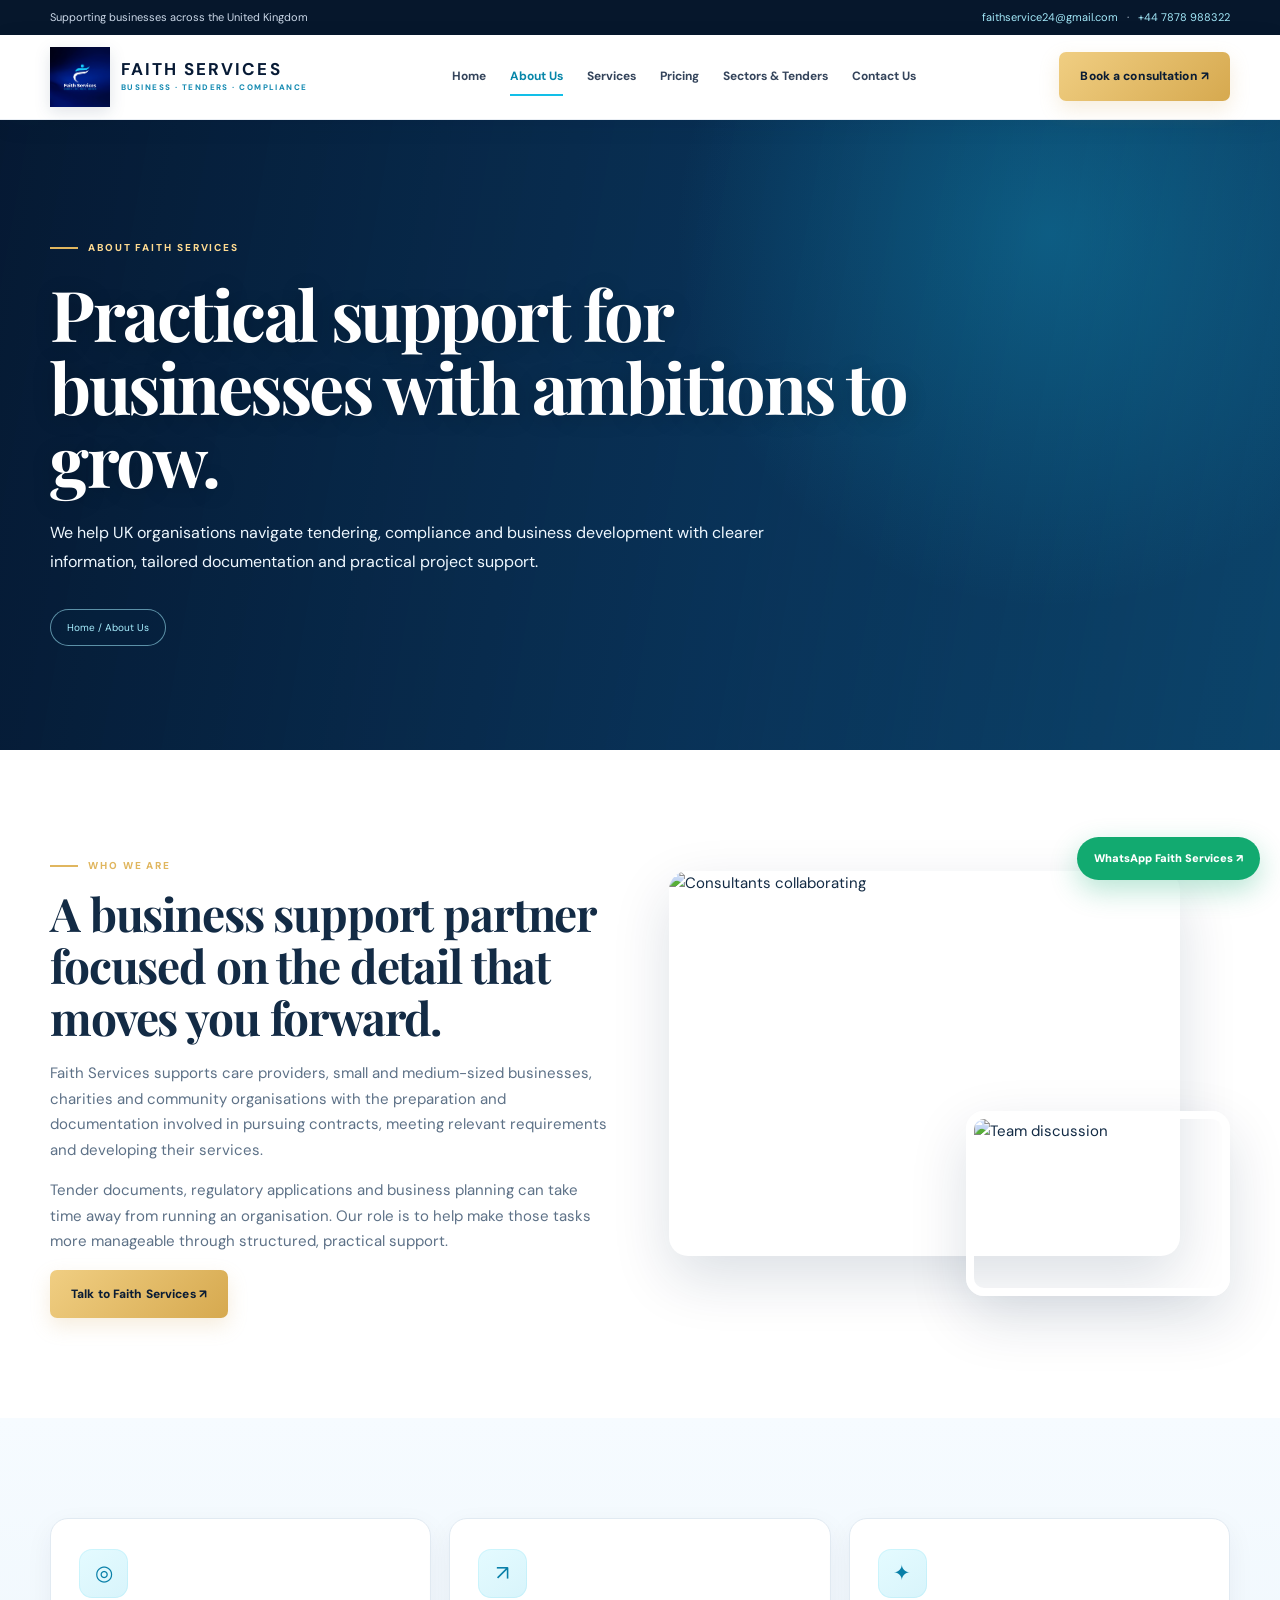
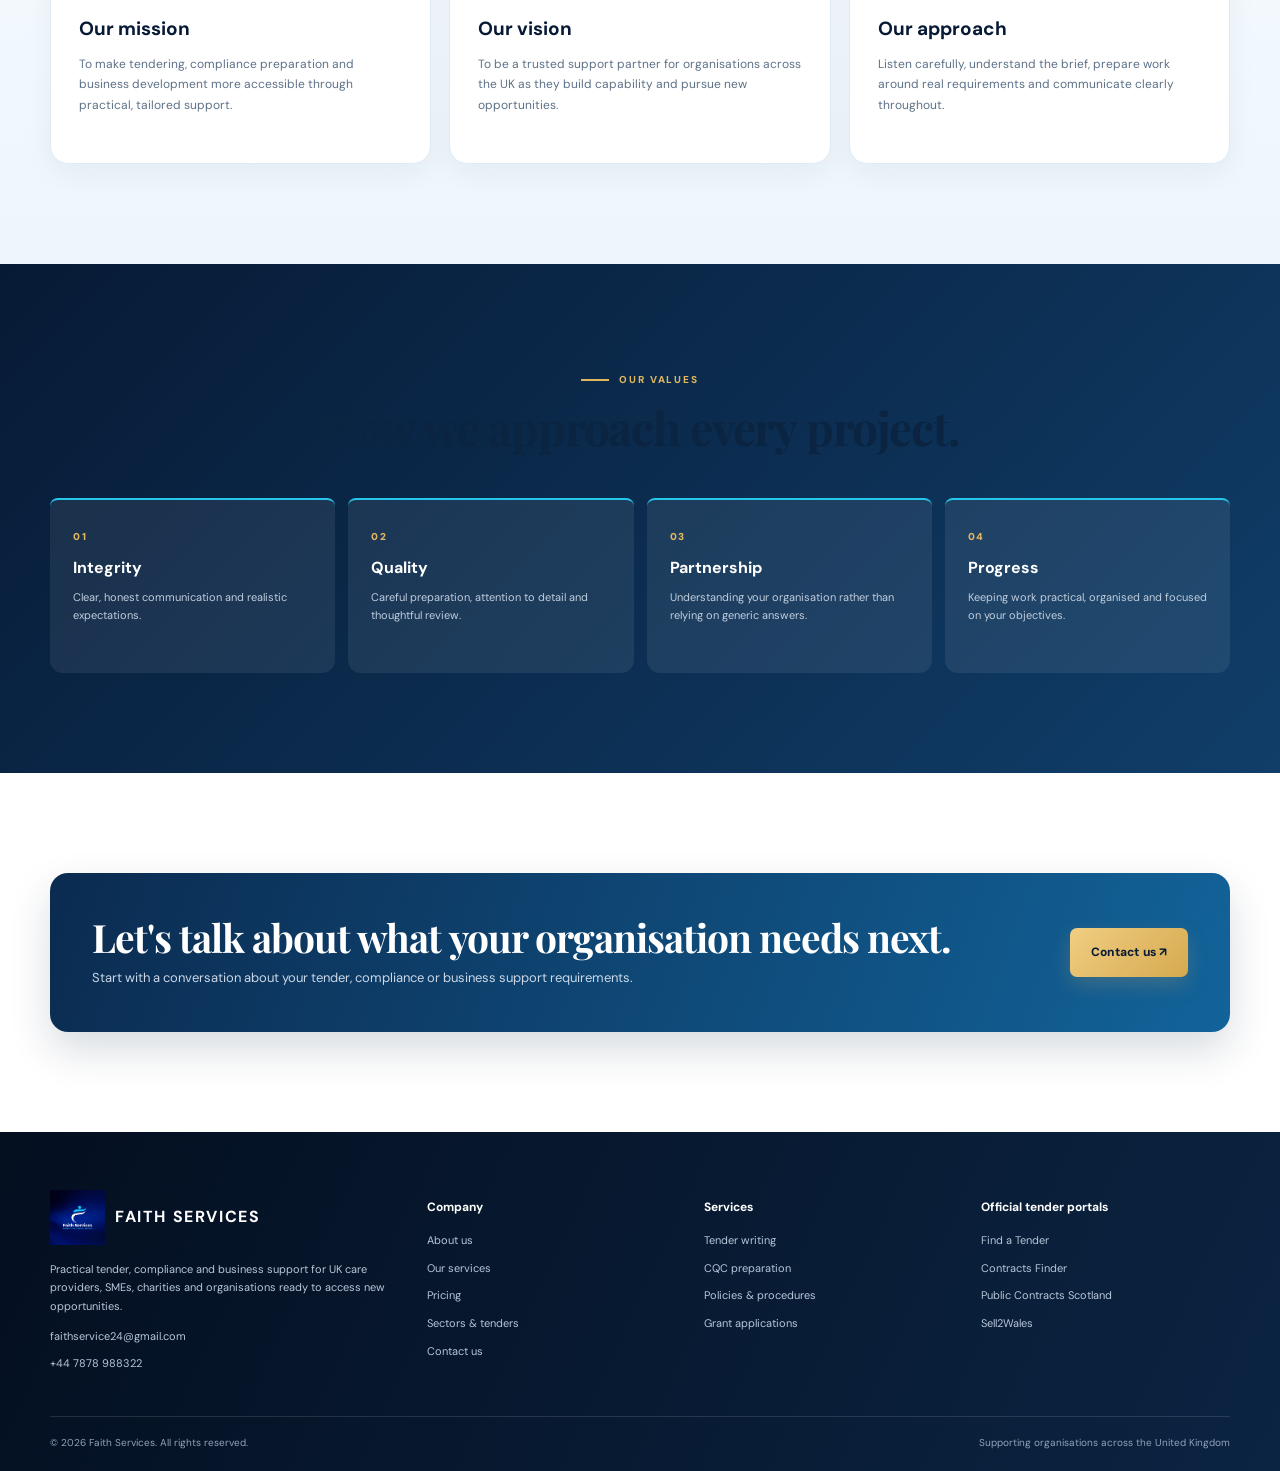
==== commit e392defa: "Add files via upload" ====
--- a/about.html
+++ b/about.html
@@ -1,6 +1,6 @@
-<!doctype html><html lang="en-GB"><head><meta charset="utf-8"><meta name="viewport" content="width=device-width, initial-scale=1"><title>About Us | Faith Services</title><meta name="description" content="Learn about Faith Services and our practical approach to UK tender, compliance and business support."><meta name="theme-color" content="#07152f"><link rel="icon" href="assets/faith-services-logo.png"><link rel="stylesheet" href="assets/style.css"><meta property="og:title" content="About Us | Faith Services"><meta property="og:description" content="Learn about Faith Services and our practical approach to UK tender, compliance and business support."></head><body class="page-about">
+<!doctype html><html lang="en-GB"><head><meta charset="utf-8"><meta name="viewport" content="width=device-width, initial-scale=1"><title>About Us | Faith Services</title><meta name="description" content="Learn about Faith Services and our practical approach to UK tender, compliance and business support."><meta name="theme-color" content="#07152f"><link rel="icon" href="assets/faith-services-logo.png"><link rel="stylesheet" href="assets/style.css"><meta property="og:title" content="About Us | Faith Services"><meta property="og:description" content="Learn about Faith Services and our practical approach to UK tender, compliance and business support."></head><body>
 <div class="topline"><div class="wrap"><span>Supporting businesses across the United Kingdom</span><span><a href="mailto:faithservice24@gmail.com">faithservice24@gmail.com</a> &nbsp; · &nbsp; <a href="tel:+447878988322">+44 7878 988322</a></span></div></div>
-<header><div class="wrap nav"><a class="brand" href="index.html"><img src="assets/faith-services-logo.png" alt="Faith Services original logo"><span><b>FAITH SERVICES</b><small>BUSINESS · TENDERS · COMPLIANCE</small></span></a><button class="menu" aria-label="Toggle navigation" aria-expanded="false">☰</button><nav class="links"><a class="" href="index.html">Home</a><a class="active" href="about.html">About Us</a><a class="" href="services.html">Services</a><a class="" href="sectors.html">Sectors & Tenders</a><a class="" href="contact.html">Contact Us</a></nav><a class="btn primary nav-cta" href="contact.html">Book a consultation ↗</a></div></header>
+<header><div class="wrap nav"><a class="brand" href="index.html"><img src="assets/faith-services-logo.png" alt="Faith Services original logo"><span><b>FAITH SERVICES</b><small>BUSINESS · TENDERS · COMPLIANCE</small></span></a><button class="menu" aria-label="Toggle navigation" aria-expanded="false">☰</button><nav class="links"><a class="" href="index.html">Home</a><a class="active" href="about.html">About Us</a><a class="" href="services.html">Services</a><a class="" href="pricing.html">Pricing</a><a class="" href="sectors.html">Sectors & Tenders</a><a class="" href="contact.html">Contact Us</a></nav><a class="btn primary nav-cta" href="contact.html">Book a consultation ↗</a></div></header>
 <main><section class="page-hero"><div class="wrap"><span class="eyebrow">About Faith Services</span><h1>Practical support for businesses with ambitions to grow.</h1><p>We help UK organisations navigate tendering, compliance and business development with clearer information, tailored documentation and practical project support.</p><span class="crumb">Home / About Us</span></div></section>
 <section class="section"><div class="wrap split"><div><span class="eyebrow">Who we are</span><h2>A business support partner focused on the detail that moves you forward.</h2><p style="color:var(--muted)">Faith Services supports care providers, small and medium-sized businesses, charities and community organisations with the preparation and documentation involved in pursuing contracts, meeting relevant requirements and developing their services.</p><p style="color:var(--muted)">Tender documents, regulatory applications and business planning can take time away from running an organisation. Our role is to help make those tasks more manageable through structured, practical support.</p><a class="btn primary" href="contact.html">Talk to Faith Services ↗</a></div><div class="photo-stack"><img class="photo-main" src="https://images.unsplash.com/photo-1521737711867-e3b97375f902?auto=format&fit=crop&w=1000&q=85" alt="Consultants collaborating"><img class="photo-sub" src="https://images.unsplash.com/photo-1556761175-b413da4baf72?auto=format&fit=crop&w=700&q=85" alt="Team discussion"></div></div></section>
 <section class="section soft"><div class="wrap"><div class="cards"><article class="card"><div class="ico">◎</div><h3>Our mission</h3><p>To make tendering, compliance preparation and business development more accessible through practical, tailored support.</p></article><article class="card"><div class="ico">↗</div><h3>Our vision</h3><p>To be a trusted support partner for organisations across the UK as they build capability and pursue new opportunities.</p></article><article class="card"><div class="ico">✦</div><h3>Our approach</h3><p>Listen carefully, understand the brief, prepare work around real requirements and communicate clearly throughout.</p></article></div></div></section>
@@ -8,7 +8,7 @@
 <section class="section"><div class="wrap"><div class="band"><div><h2>Let's talk about what your organisation needs next.</h2><p>Start with a conversation about your tender, compliance or business support requirements.</p></div><a class="btn primary" href="contact.html">Contact us ↗</a></div></div></section></main>
 <footer><div class="wrap"><div class="footgrid">
 <div><div class="footbrand"><img src="assets/faith-services-logo.png" alt="Faith Services logo"><b>FAITH SERVICES</b></div><p>Practical tender, compliance and business support for UK care providers, SMEs, charities and organisations ready to access new opportunities.</p><a href="mailto:faithservice24@gmail.com">faithservice24@gmail.com</a><a href="tel:+447878988322">+44 7878 988322</a></div>
-<div><h4>Company</h4><a href="about.html">About us</a><a href="services.html">Our services</a><a href="sectors.html">Sectors & tenders</a><a href="contact.html">Contact us</a></div>
+<div><h4>Company</h4><a href="about.html">About us</a><a href="services.html">Our services</a><a href="pricing.html">Pricing</a><a href="sectors.html">Sectors & tenders</a><a href="contact.html">Contact us</a></div>
 <div><h4>Services</h4><a href="services.html#tender">Tender writing</a><a href="services.html#cqc">CQC preparation</a><a href="services.html#policies">Policies & procedures</a><a href="services.html#grants">Grant applications</a></div>
 <div><h4>Official tender portals</h4><a href="https://www.find-tender.service.gov.uk/" target="_blank" rel="noopener">Find a Tender</a><a href="https://www.gov.uk/contracts-finder" target="_blank" rel="noopener">Contracts Finder</a><a href="https://www.publiccontractsscotland.gov.uk/" target="_blank" rel="noopener">Public Contracts Scotland</a><a href="https://www.sell2wales.gov.wales/" target="_blank" rel="noopener">Sell2Wales</a></div>
 </div><div class="footbottom"><span>© <span id="year"></span> Faith Services. All rights reserved.</span><span>Supporting organisations across the United Kingdom</span></div></div></footer>
